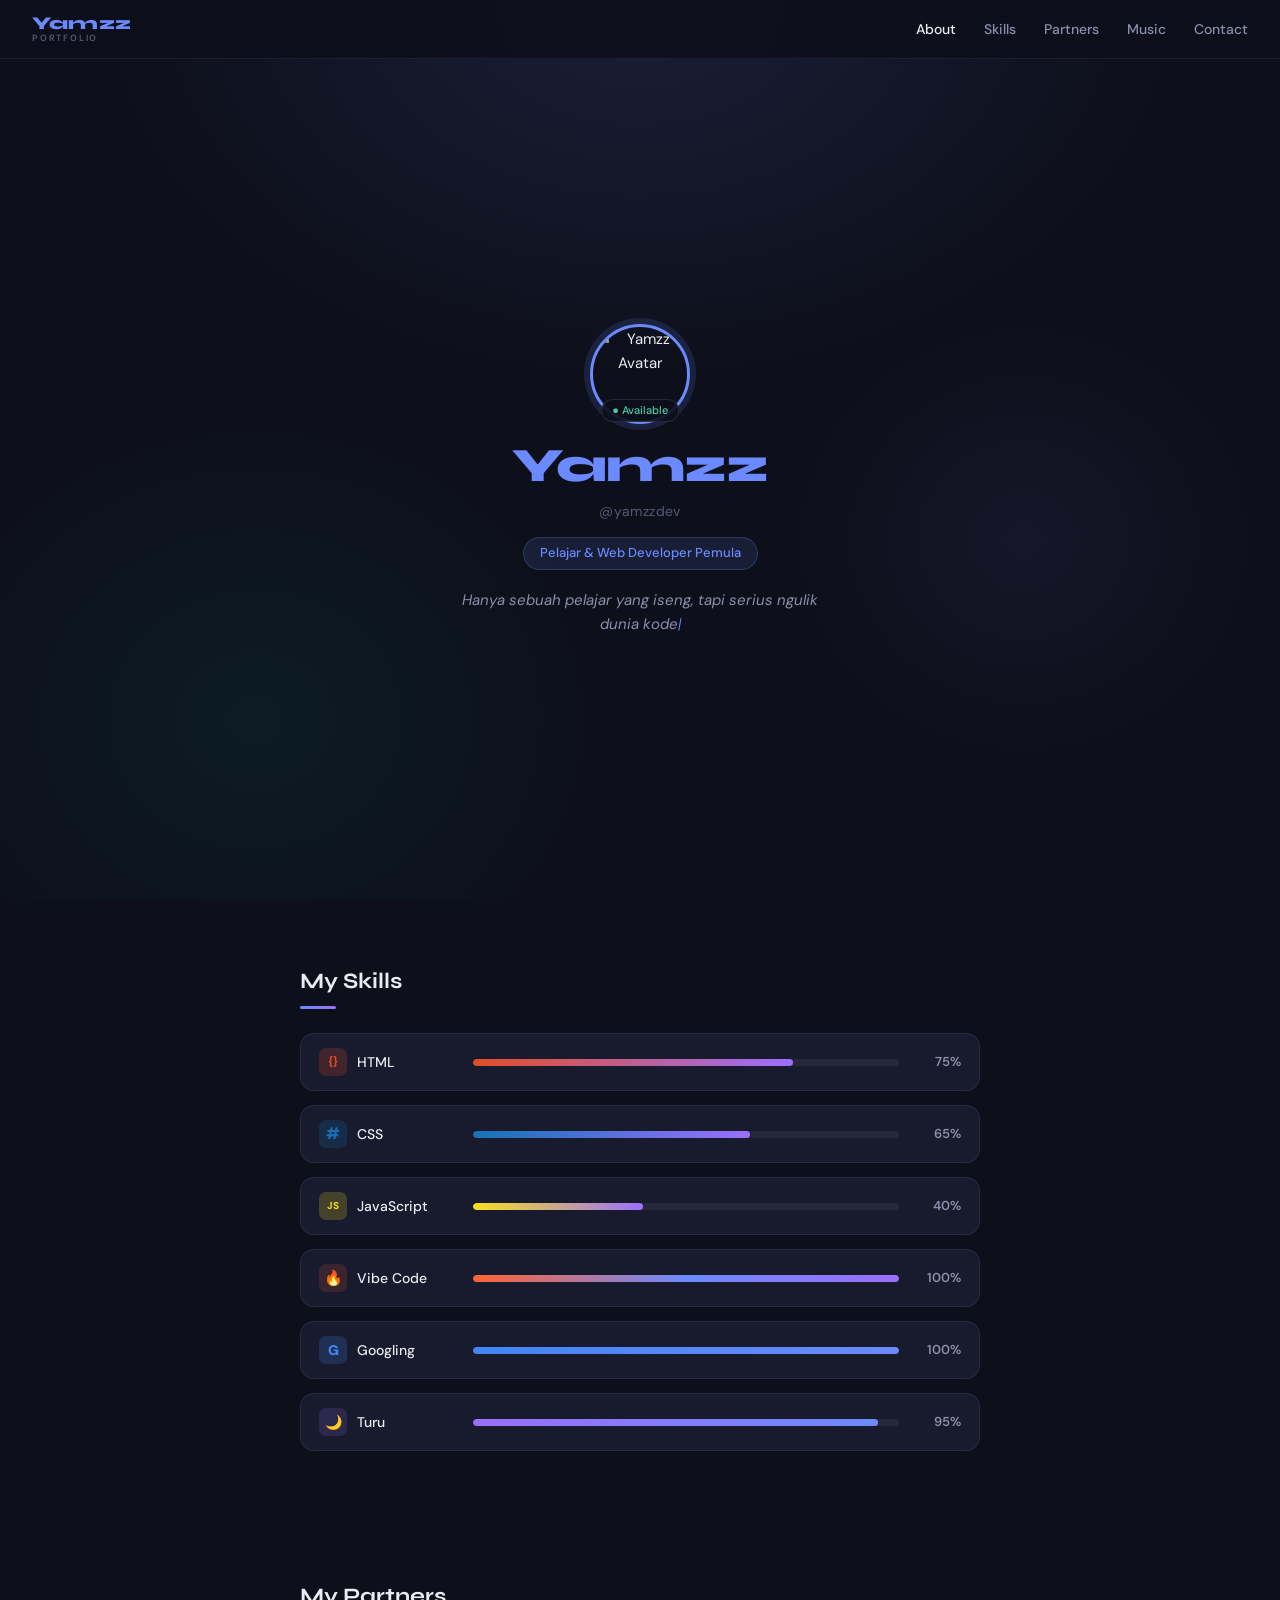
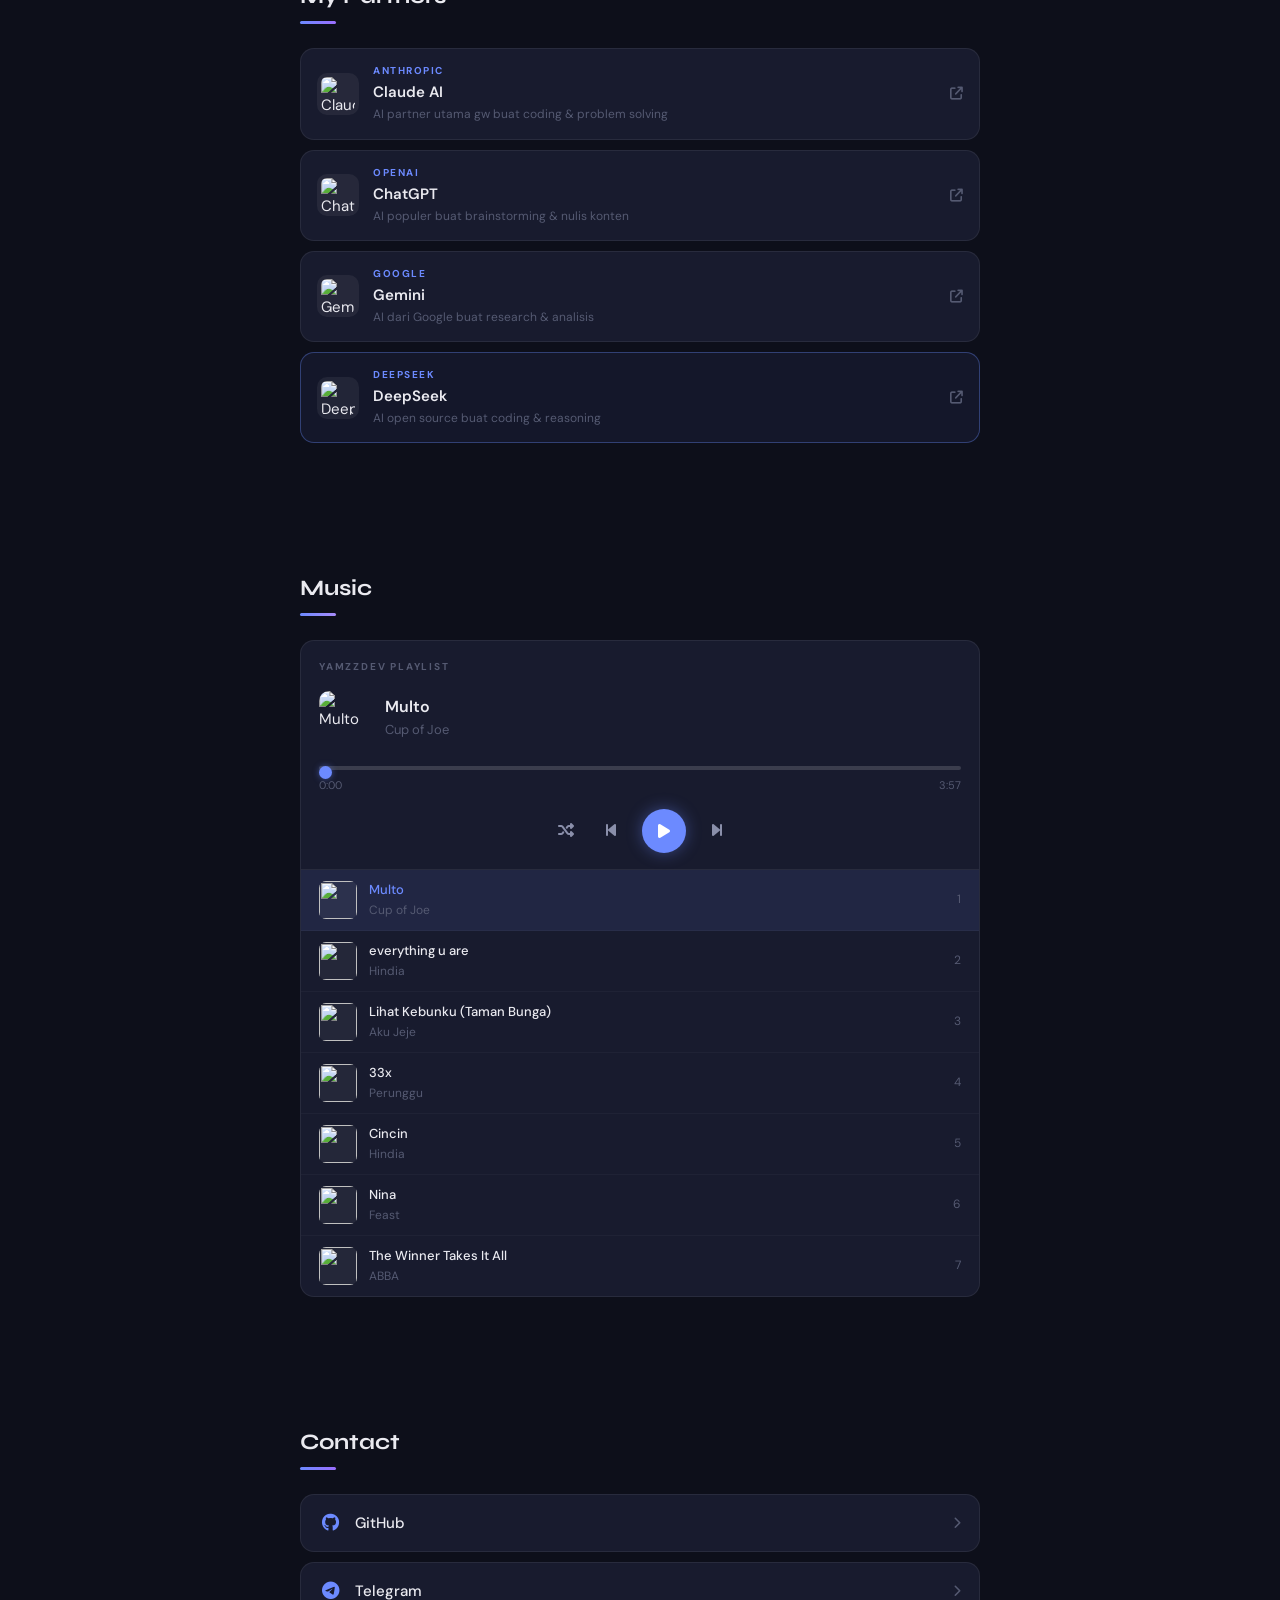
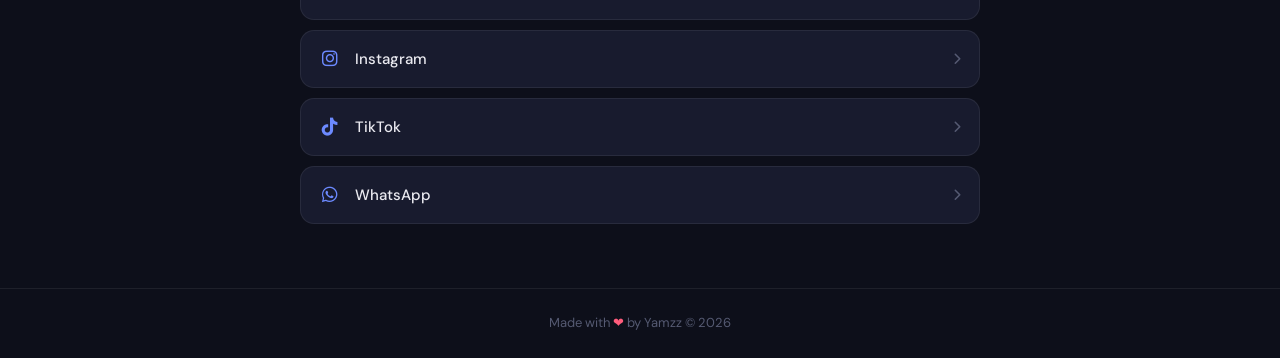
==== index.html @ 46c2ddf0 "Add files via upload" ====
<!DOCTYPE html>
<html lang="id">
<head>
  <meta charset="UTF-8" />
  <meta name="viewport" content="width=device-width, initial-scale=1.0" />
  <meta name="description" content="Yamzz Portfolio - Pelajar Indonesia yang iseng ngulik coding dan web development." />
  <meta name="author" content="Yamzz" />
  <title>Yamzz - Portfolio | Pelajar & Web Developer Pemula</title>
  <link rel="stylesheet" href="style.css" />
  <link href="https://fonts.googleapis.com/css2?family=Syne:wght@400;600;700;800&family=DM+Sans:ital,wght@0,300;0,400;0,500;1,300&display=swap" rel="stylesheet" />
  <link rel="stylesheet" href="https://cdnjs.cloudflare.com/ajax/libs/font-awesome/6.5.0/css/all.min.css" />
</head>
<body>

  <!-- NAVBAR -->
  <nav class="navbar" id="navbar">
    <div class="nav-brand">
      <span class="brand-name">Yamzz</span>
      <span class="brand-sub">PORTFOLIO</span>
    </div>
    <ul class="nav-links">
      <li><a href="#about">About</a></li>
      <li><a href="#skills">Skills</a></li>
      <li><a href="#partners">Partners</a></li>
      <li><a href="#music">Music</a></li>
      <li><a href="#contact">Contact</a></li>
    </ul>
    <button class="hamburger" id="hamburger" aria-label="Menu">
      <span></span><span></span><span></span>
    </button>
  </nav>

  <!-- MOBILE MENU -->
  <div class="mobile-menu" id="mobileMenu">
    <ul>
      <li><a href="#about" class="mobile-link">About</a></li>
      <li><a href="#skills" class="mobile-link">Skills</a></li>
      <li><a href="#partners" class="mobile-link">Partners</a></li>
      <li><a href="#music" class="mobile-link">Music</a></li>
      <li><a href="#contact" class="mobile-link">Contact</a></li>
    </ul>
  </div>

  <!-- HERO / ABOUT -->
  <section class="hero" id="about">
    <div class="hero-bg"></div>
    <div class="hero-content">
      <div class="avatar-wrap">
        <img src="https://i.pravatar.cc/150?img=12" alt="Yamzz Avatar" class="avatar" id="avatarImg" />
        <span class="status-badge">● Available</span>
      </div>
      <h1 class="hero-name">Yamzz</h1>
      <p class="hero-username">@yamzzdev</p>
      <span class="hero-badge">Pelajar & Web Developer Pemula</span>
      <p class="hero-bio">Hanya sebuah pelajar yang iseng, tapi serius ngulik dunia kode<span class="cursor">|</span></p>
    </div>
  </section>

  <!-- SKILLS -->
  <section class="section" id="skills">
    <div class="container">
      <h2 class="section-title">My Skills</h2>
      <div class="skills-list">
        <div class="skill-item" data-percent="75">
          <div class="skill-label">
            <span class="skill-icon html-icon">&#123;&#125;</span>
            <span>HTML</span>
          </div>
          <div class="skill-bar-wrap">
            <div class="skill-bar html-bar"></div>
          </div>
          <span class="skill-percent">75%</span>
        </div>
        <div class="skill-item" data-percent="65">
          <div class="skill-label">
            <span class="skill-icon css-icon">#</span>
            <span>CSS</span>
          </div>
          <div class="skill-bar-wrap">
            <div class="skill-bar css-bar"></div>
          </div>
          <span class="skill-percent">65%</span>
        </div>
        <div class="skill-item" data-percent="40">
          <div class="skill-label">
            <span class="skill-icon js-icon">JS</span>
            <span>JavaScript</span>
          </div>
          <div class="skill-bar-wrap">
            <div class="skill-bar js-bar"></div>
          </div>
          <span class="skill-percent">40%</span>
        </div>
        <div class="skill-item" data-percent="100">
          <div class="skill-label">
            <span class="skill-icon vibe-icon">🔥</span>
            <span>Vibe Code</span>
          </div>
          <div class="skill-bar-wrap">
            <div class="skill-bar vibe-bar"></div>
          </div>
          <span class="skill-percent">100%</span>
        </div>
        <div class="skill-item" data-percent="100">
          <div class="skill-label">
            <span class="skill-icon google-icon">G</span>
            <span>Googling</span>
          </div>
          <div class="skill-bar-wrap">
            <div class="skill-bar google-bar"></div>
          </div>
          <span class="skill-percent">100%</span>
        </div>
        <div class="skill-item" data-percent="95">
          <div class="skill-label">
            <span class="skill-icon sleep-icon">🌙</span>
            <span>Turu</span>
          </div>
          <div class="skill-bar-wrap">
            <div class="skill-bar sleep-bar"></div>
          </div>
          <span class="skill-percent">95%</span>
        </div>
      </div>
    </div>
  </section>

  <!-- PARTNERS -->
  <section class="section" id="partners">
    <div class="container">
      <h2 class="section-title">My Partners</h2>
      <div class="partners-list">

        <a href="https://claude.ai" target="_blank" class="partner-card">
          <img src="https://upload.wikimedia.org/wikipedia/commons/thumb/8/8a/Claude_AI_logo.svg/512px-Claude_AI_logo.svg.png" alt="Claude AI" class="partner-logo" />
          <div class="partner-info">
            <span class="partner-company">ANTHROPIC</span>
            <span class="partner-name">Claude AI</span>
            <span class="partner-desc">AI partner utama gw buat coding & problem solving</span>
          </div>
          <i class="fa-solid fa-arrow-up-right-from-square partner-arrow"></i>
        </a>

        <a href="https://chat.openai.com" target="_blank" class="partner-card">
          <img src="https://upload.wikimedia.org/wikipedia/commons/thumb/0/04/ChatGPT_logo.svg/512px-ChatGPT_logo.svg.png" alt="ChatGPT" class="partner-logo" />
          <div class="partner-info">
            <span class="partner-company">OPENAI</span>
            <span class="partner-name">ChatGPT</span>
            <span class="partner-desc">AI populer buat brainstorming & nulis konten</span>
          </div>
          <i class="fa-solid fa-arrow-up-right-from-square partner-arrow"></i>
        </a>

        <a href="https://gemini.google.com" target="_blank" class="partner-card">
          <img src="https://upload.wikimedia.org/wikipedia/commons/thumb/8/8a/Google_Gemini_logo.svg/512px-Google_Gemini_logo.svg.png" alt="Gemini" class="partner-logo" />
          <div class="partner-info">
            <span class="partner-company">GOOGLE</span>
            <span class="partner-name">Gemini</span>
            <span class="partner-desc">AI dari Google buat research & analisis</span>
          </div>
          <i class="fa-solid fa-arrow-up-right-from-square partner-arrow"></i>
        </a>

        <a href="https://chat.deepseek.com" target="_blank" class="partner-card deepseek-active">
          <img src="https://avatars.githubusercontent.com/u/148440477?s=200&v=4" alt="DeepSeek" class="partner-logo" />
          <div class="partner-info">
            <span class="partner-company">DEEPSEEK</span>
            <span class="partner-name">DeepSeek</span>
            <span class="partner-desc">AI open source buat coding & reasoning</span>
          </div>
          <i class="fa-solid fa-arrow-up-right-from-square partner-arrow"></i>
        </a>

      </div>
    </div>
  </section>

  <!-- MUSIC -->
  <section class="section" id="music">
    <div class="container">
      <h2 class="section-title music-title">Music</h2>

      <div class="music-player">
        <div class="player-header">
          <span class="playlist-label">YAMZZDEV PLAYLIST</span>
        </div>
        <div class="player-now">
          <img src="https://i.scdn.co/image/ab67616d0000b273ba5db46f4b838ef6027e6f96" alt="Multo" class="player-thumb" id="playerThumb" />
          <div class="player-track-info">
            <span class="player-track-name" id="playerTrackName">Multo</span>
            <span class="player-track-artist" id="playerTrackArtist">Cup of Joe</span>
          </div>
        </div>
        <div class="player-progress">
          <input type="range" class="progress-bar" id="progressBar" value="0" min="0" max="100" />
          <div class="progress-time">
            <span id="currentTime">0:00</span>
            <span id="totalTime">3:57</span>
          </div>
        </div>
        <div class="player-controls">
          <button class="ctrl-btn" id="shuffleBtn" title="Shuffle"><i class="fa-solid fa-shuffle"></i></button>
          <button class="ctrl-btn" id="prevBtn"><i class="fa-solid fa-backward-step"></i></button>
          <button class="ctrl-btn play-btn" id="playBtn"><i class="fa-solid fa-play" id="playIcon"></i></button>
          <button class="ctrl-btn" id="nextBtn"><i class="fa-solid fa-forward-step"></i></button>
        </div>

        <div class="playlist">
          <div class="playlist-item active" data-index="0">
            <img src="https://i.scdn.co/image/ab67616d0000b273ba5db46f4b838ef6027e6f96" alt="" class="pl-thumb" />
            <div class="pl-info">
              <span class="pl-name">Multo</span>
              <span class="pl-artist">Cup of Joe</span>
            </div>
            <span class="pl-num">1</span>
          </div>
          <div class="playlist-item" data-index="1">
            <img src="https://i.scdn.co/image/ab67616d0000b2730b5a2aab4e2b4c6e7b6b3b6b" alt="" class="pl-thumb" />
            <div class="pl-info">
              <span class="pl-name">everything u are</span>
              <span class="pl-artist">Hindia</span>
            </div>
            <span class="pl-num">2</span>
          </div>
          <div class="playlist-item" data-index="2">
            <img src="https://i.scdn.co/image/ab67616d0000b273b3b3b3b3b3b3b3b3b3b3b3b3" alt="" class="pl-thumb" />
            <div class="pl-info">
              <span class="pl-name">Lihat Kebunku (Taman Bunga)</span>
              <span class="pl-artist">Aku Jeje</span>
            </div>
            <span class="pl-num">3</span>
          </div>
          <div class="playlist-item" data-index="3">
            <img src="https://i.scdn.co/image/ab67616d0000b273c4c4c4c4c4c4c4c4c4c4c4c4" alt="" class="pl-thumb" />
            <div class="pl-info">
              <span class="pl-name">33x</span>
              <span class="pl-artist">Perunggu</span>
            </div>
            <span class="pl-num">4</span>
          </div>
          <div class="playlist-item" data-index="4">
            <img src="https://i.scdn.co/image/ab67616d0000b273d5d5d5d5d5d5d5d5d5d5d5d5" alt="" class="pl-thumb" />
            <div class="pl-info">
              <span class="pl-name">Cincin</span>
              <span class="pl-artist">Hindia</span>
            </div>
            <span class="pl-num">5</span>
          </div>
          <div class="playlist-item" data-index="5">
            <img src="https://i.scdn.co/image/ab67616d0000b273e6e6e6e6e6e6e6e6e6e6e6e6" alt="" class="pl-thumb" />
            <div class="pl-info">
              <span class="pl-name">Nina</span>
              <span class="pl-artist">Feast</span>
            </div>
            <span class="pl-num">6</span>
          </div>
          <div class="playlist-item" data-index="6">
            <img src="https://i.scdn.co/image/ab67616d0000b273f7f7f7f7f7f7f7f7f7f7f7f7" alt="" class="pl-thumb" />
            <div class="pl-info">
              <span class="pl-name">The Winner Takes It All</span>
              <span class="pl-artist">ABBA</span>
            </div>
            <span class="pl-num">7</span>
          </div>
        </div>
      </div>

    </div>
  </section>

  <!-- CONTACT -->
  <section class="section" id="contact">
    <div class="container">
      <h2 class="section-title">Contact</h2>
      <div class="contact-list">

        <a href="https://github.com/yamzzdev" target="_blank" class="contact-card">
          <i class="fa-brands fa-github contact-icon"></i>
          <span>GitHub</span>
          <i class="fa-solid fa-chevron-right contact-arrow"></i>
        </a>

        <a href="https://t.me/yamzzdev" target="_blank" class="contact-card">
          <i class="fa-brands fa-telegram contact-icon"></i>
          <span>Telegram</span>
          <i class="fa-solid fa-chevron-right contact-arrow"></i>
        </a>

        <a href="https://instagram.com/ymzzzoff" target="_blank" class="contact-card">
          <i class="fa-brands fa-instagram contact-icon"></i>
          <span>Instagram</span>
          <i class="fa-solid fa-chevron-right contact-arrow"></i>
        </a>

        <a href="https://tiktok.com/@ymzzzoff" target="_blank" class="contact-card">
          <i class="fa-brands fa-tiktok contact-icon"></i>
          <span>TikTok</span>
          <i class="fa-solid fa-chevron-right contact-arrow"></i>
        </a>

        <a href="https://wa.me/628xxxxxxxxxx" target="_blank" class="contact-card">
          <i class="fa-brands fa-whatsapp contact-icon"></i>
          <span>WhatsApp</span>
          <i class="fa-solid fa-chevron-right contact-arrow"></i>
        </a>

      </div>
    </div>
  </section>

  <!-- FOOTER -->
  <footer class="footer">
    <p>Made with <span class="heart">❤</span> by Yamzz © 2026</p>
  </footer>

  <script src="script.js"></script>
</body>
</html>
---- style.css ----
/* =============================================
   YAMZZ PORTFOLIO - style.css
   Dark theme, clean & modern
   ============================================= */

@import url('https://fonts.googleapis.com/css2?family=Syne:wght@400;600;700;800&family=DM+Sans:ital,wght@0,300;0,400;0,500;1,300&display=swap');

/* === RESET & BASE === */
*, *::before, *::after {
  margin: 0;
  padding: 0;
  box-sizing: border-box;
}

:root {
  --bg-primary: #0d0f1a;
  --bg-secondary: #13162a;
  --bg-card: #181b2e;
  --bg-card-hover: #1e2237;
  --accent-blue: #6c8aff;
  --accent-purple: #9b6fff;
  --accent-gradient: linear-gradient(90deg, #6c8aff, #9b6fff);
  --text-primary: #eaeaf0;
  --text-secondary: #8a8faa;
  --text-muted: #555a72;
  --border: rgba(255,255,255,0.07);
  --border-hover: rgba(255,255,255,0.13);
  --radius: 14px;
  --radius-sm: 9px;
  --shadow: 0 4px 30px rgba(0,0,0,0.4);
  --font-display: 'Syne', sans-serif;
  --font-body: 'DM Sans', sans-serif;
}

html {
  scroll-behavior: smooth;
}

body {
  background-color: var(--bg-primary);
  color: var(--text-primary);
  font-family: var(--font-body);
  font-size: 15px;
  line-height: 1.6;
  min-height: 100vh;
  overflow-x: hidden;
}

a {
  text-decoration: none;
  color: inherit;
}

img {
  display: block;
  max-width: 100%;
}

/* === SCROLLBAR === */
::-webkit-scrollbar { width: 5px; }
::-webkit-scrollbar-track { background: var(--bg-primary); }
::-webkit-scrollbar-thumb { background: var(--accent-blue); border-radius: 99px; }

/* =============================================
   NAVBAR
   ============================================= */
.navbar {
  position: fixed;
  top: 0;
  left: 0;
  right: 0;
  z-index: 100;
  display: flex;
  align-items: center;
  justify-content: space-between;
  padding: 14px 32px;
  background: rgba(13, 15, 26, 0.85);
  backdrop-filter: blur(16px);
  -webkit-backdrop-filter: blur(16px);
  border-bottom: 1px solid var(--border);
  transition: background 0.3s;
}

.navbar.scrolled {
  background: rgba(13, 15, 26, 0.97);
}

.nav-brand {
  display: flex;
  flex-direction: column;
  line-height: 1.1;
}

.brand-name {
  font-family: var(--font-display);
  font-weight: 800;
  font-size: 18px;
  color: var(--accent-blue);
  letter-spacing: 0.01em;
}

.brand-sub {
  font-size: 9px;
  font-weight: 600;
  letter-spacing: 0.2em;
  color: var(--text-muted);
}

.nav-links {
  display: flex;
  list-style: none;
  gap: 28px;
}

.nav-links a {
  font-size: 14px;
  font-weight: 500;
  color: var(--text-secondary);
  transition: color 0.2s;
  position: relative;
}

.nav-links a::after {
  content: '';
  position: absolute;
  bottom: -3px;
  left: 0;
  width: 0;
  height: 2px;
  background: var(--accent-gradient);
  border-radius: 99px;
  transition: width 0.3s;
}

.nav-links a:hover {
  color: var(--text-primary);
}

.nav-links a:hover::after {
  width: 100%;
}

/* Hamburger */
.hamburger {
  display: none;
  flex-direction: column;
  gap: 5px;
  background: none;
  border: none;
  cursor: pointer;
  padding: 4px;
}

.hamburger span {
  display: block;
  width: 22px;
  height: 2px;
  background: var(--text-secondary);
  border-radius: 99px;
  transition: all 0.3s;
}

/* Mobile Menu */
.mobile-menu {
  display: none;
  position: fixed;
  top: 57px;
  left: 0;
  right: 0;
  z-index: 99;
  background: rgba(13,15,26,0.98);
  backdrop-filter: blur(16px);
  border-bottom: 1px solid var(--border);
  padding: 16px 0;
}

.mobile-menu.open {
  display: block;
}

.mobile-menu ul {
  list-style: none;
  display: flex;
  flex-direction: column;
}

.mobile-menu a {
  display: block;
  padding: 13px 32px;
  font-size: 15px;
  color: var(--text-secondary);
  transition: color 0.2s, background 0.2s;
}

.mobile-menu a:hover {
  color: var(--text-primary);
  background: rgba(255,255,255,0.04);
}

/* =============================================
   HERO / ABOUT
   ============================================= */
.hero {
  min-height: 100vh;
  display: flex;
  align-items: center;
  justify-content: center;
  position: relative;
  padding: 120px 20px 60px;
  overflow: hidden;
}

.hero-bg {
  position: absolute;
  inset: 0;
  background:
    radial-gradient(ellipse 60% 60% at 50% 0%, rgba(108,138,255,0.13) 0%, transparent 70%),
    radial-gradient(ellipse 40% 50% at 20% 80%, rgba(0,180,160,0.08) 0%, transparent 70%),
    radial-gradient(ellipse 30% 40% at 80% 60%, rgba(155,111,255,0.07) 0%, transparent 60%);
  pointer-events: none;
}

.hero-content {
  display: flex;
  flex-direction: column;
  align-items: center;
  text-align: center;
  gap: 10px;
  position: relative;
  z-index: 1;
  animation: fadeUp 0.8s ease both;
}

@keyframes fadeUp {
  from { opacity: 0; transform: translateY(28px); }
  to   { opacity: 1; transform: translateY(0); }
}

.avatar-wrap {
  position: relative;
  margin-bottom: 8px;
}

.avatar {
  width: 100px;
  height: 100px;
  border-radius: 50%;
  border: 3px solid var(--accent-blue);
  object-fit: cover;
  box-shadow: 0 0 0 6px rgba(108,138,255,0.15);
}

.status-badge {
  position: absolute;
  bottom: 2px;
  left: 50%;
  transform: translateX(-50%);
  background: rgba(13,15,26,0.9);
  border: 1px solid rgba(255,255,255,0.1);
  border-radius: 99px;
  font-size: 11px;
  padding: 2px 10px;
  color: #4ecca3;
  white-space: nowrap;
  font-weight: 500;
}

.hero-name {
  font-family: var(--font-display);
  font-size: 48px;
  font-weight: 800;
  color: var(--accent-blue);
  letter-spacing: -0.02em;
  line-height: 1;
}

.hero-username {
  font-size: 14px;
  color: var(--text-muted);
  letter-spacing: 0.03em;
}

.hero-badge {
  display: inline-block;
  background: rgba(108,138,255,0.12);
  border: 1px solid rgba(108,138,255,0.25);
  color: var(--accent-blue);
  font-size: 13px;
  font-weight: 500;
  padding: 5px 16px;
  border-radius: 99px;
  margin: 4px 0;
}

.hero-bio {
  font-style: italic;
  color: var(--text-secondary);
  font-size: 15px;
  margin-top: 4px;
  max-width: 380px;
}

.cursor {
  display: inline-block;
  animation: blink 1s step-end infinite;
  color: var(--accent-blue);
  font-weight: 300;
}

@keyframes blink {
  0%, 100% { opacity: 1; }
  50%       { opacity: 0; }
}

/* =============================================
   SECTIONS SHARED
   ============================================= */
.section {
  padding: 64px 20px;
}

.container {
  max-width: 680px;
  margin: 0 auto;
}

.section-title {
  font-family: var(--font-display);
  font-size: 22px;
  font-weight: 700;
  margin-bottom: 24px;
  position: relative;
  padding-bottom: 10px;
  color: var(--text-primary);
}

.section-title::after {
  content: '';
  position: absolute;
  bottom: 0;
  left: 0;
  width: 36px;
  height: 3px;
  background: var(--accent-gradient);
  border-radius: 99px;
}

.music-title::after {
  background: linear-gradient(90deg, #6c8aff, #a78bfa);
}

/* =============================================
   SKILLS
   ============================================= */
.skills-list {
  display: flex;
  flex-direction: column;
  gap: 14px;
}

.skill-item {
  background: var(--bg-card);
  border: 1px solid var(--border);
  border-radius: var(--radius);
  padding: 14px 18px;
  display: grid;
  grid-template-columns: 140px 1fr 48px;
  align-items: center;
  gap: 14px;
  transition: border-color 0.2s, background 0.2s;
}

.skill-item:hover {
  border-color: var(--border-hover);
  background: var(--bg-card-hover);
}

.skill-label {
  display: flex;
  align-items: center;
  gap: 10px;
  font-weight: 500;
  font-size: 14px;
}

.skill-icon {
  display: inline-flex;
  align-items: center;
  justify-content: center;
  width: 28px;
  height: 28px;
  border-radius: 7px;
  font-size: 11px;
  font-weight: 800;
  flex-shrink: 0;
}

.html-icon { background: rgba(228,77,38,0.2); color: #e44d26; }
.css-icon  { background: rgba(21,114,182,0.2); color: #1572b6; font-size: 16px; }
.js-icon   { background: rgba(247,223,30,0.2); color: #f7df1e; font-size: 10px; }
.vibe-icon { background: rgba(255,100,50,0.15); font-size: 15px; }
.google-icon { background: rgba(66,133,244,0.2); color: #4285f4; font-size: 14px; font-weight: 900; }
.sleep-icon  { background: rgba(155,111,255,0.15); font-size: 14px; }

.skill-bar-wrap {
  background: rgba(255,255,255,0.06);
  border-radius: 99px;
  height: 7px;
  overflow: hidden;
}

.skill-bar {
  height: 100%;
  border-radius: 99px;
  width: 0;
  transition: width 1.2s cubic-bezier(0.4, 0, 0.2, 1);
}

.html-bar   { background: linear-gradient(90deg, #e44d26, #9b6fff); }
.css-bar    { background: linear-gradient(90deg, #1572b6, #9b6fff); }
.js-bar     { background: linear-gradient(90deg, #f7df1e, #9b6fff); }
.vibe-bar   { background: linear-gradient(90deg, #ff6432, #6c8aff, #9b6fff); }
.google-bar { background: linear-gradient(90deg, #4285f4, #6c8aff); }
.sleep-bar  { background: linear-gradient(90deg, #9b6fff, #6c8aff); }

.skill-percent {
  font-size: 13px;
  font-weight: 600;
  color: var(--text-secondary);
  text-align: right;
}

/* =============================================
   PARTNERS
   ============================================= */
.partners-list {
  display: flex;
  flex-direction: column;
  gap: 10px;
}

.partner-card {
  display: flex;
  align-items: center;
  gap: 14px;
  background: var(--bg-card);
  border: 1px solid var(--border);
  border-radius: var(--radius);
  padding: 14px 16px;
  transition: border-color 0.2s, background 0.2s, transform 0.2s;
  cursor: pointer;
}

.partner-card:hover {
  border-color: var(--border-hover);
  background: var(--bg-card-hover);
  transform: translateX(3px);
}

.partner-card.deepseek-active {
  border-color: rgba(108,138,255,0.35);
  background: rgba(108,138,255,0.07);
}

.partner-logo {
  width: 42px;
  height: 42px;
  border-radius: 10px;
  object-fit: contain;
  background: rgba(255,255,255,0.06);
  padding: 4px;
  flex-shrink: 0;
}

.partner-info {
  display: flex;
  flex-direction: column;
  gap: 1px;
  flex: 1;
}

.partner-company {
  font-size: 10px;
  font-weight: 700;
  letter-spacing: 0.15em;
  color: var(--accent-blue);
}

.partner-name {
  font-size: 15px;
  font-weight: 600;
  color: var(--text-primary);
}

.partner-desc {
  font-size: 12px;
  color: var(--text-muted);
}

.partner-arrow {
  font-size: 13px;
  color: var(--text-muted);
  flex-shrink: 0;
}

/* =============================================
   MUSIC PLAYER
   ============================================= */
.music-player {
  background: var(--bg-card);
  border: 1px solid var(--border);
  border-radius: var(--radius);
  overflow: hidden;
}

.player-header {
  padding: 12px 18px 0;
}

.playlist-label {
  font-size: 10px;
  font-weight: 700;
  letter-spacing: 0.18em;
  color: var(--text-muted);
}

.player-now {
  display: flex;
  align-items: center;
  gap: 14px;
  padding: 14px 18px 10px;
}

.player-thumb {
  width: 52px;
  height: 52px;
  border-radius: 10px;
  object-fit: cover;
  flex-shrink: 0;
}

.player-track-info {
  display: flex;
  flex-direction: column;
}

.player-track-name {
  font-size: 16px;
  font-weight: 600;
  color: var(--text-primary);
}

.player-track-artist {
  font-size: 13px;
  color: var(--text-muted);
}

.player-progress {
  padding: 0 18px 8px;
}

.progress-bar {
  width: 100%;
  height: 4px;
  -webkit-appearance: none;
  appearance: none;
  background: rgba(255,255,255,0.08);
  border-radius: 99px;
  outline: none;
  cursor: pointer;
  margin-bottom: 6px;
}

.progress-bar::-webkit-slider-thumb {
  -webkit-appearance: none;
  width: 13px;
  height: 13px;
  border-radius: 50%;
  background: var(--accent-blue);
  cursor: pointer;
  box-shadow: 0 0 6px rgba(108,138,255,0.5);
}

.progress-bar::-webkit-slider-runnable-track {
  background: linear-gradient(90deg, var(--accent-blue) var(--progress, 0%), rgba(255,255,255,0.08) var(--progress, 0%));
  border-radius: 99px;
  height: 4px;
}

.progress-time {
  display: flex;
  justify-content: space-between;
  font-size: 11px;
  color: var(--text-muted);
}

.player-controls {
  display: flex;
  align-items: center;
  justify-content: center;
  gap: 20px;
  padding: 6px 18px 16px;
}

.ctrl-btn {
  background: none;
  border: none;
  color: var(--text-secondary);
  font-size: 16px;
  cursor: pointer;
  transition: color 0.2s, transform 0.15s;
  padding: 6px;
  border-radius: 50%;
}

.ctrl-btn:hover {
  color: var(--text-primary);
  transform: scale(1.1);
}

.ctrl-btn.active {
  color: var(--accent-blue);
}

.play-btn {
  background: var(--accent-blue);
  color: #fff !important;
  width: 44px;
  height: 44px;
  border-radius: 50%;
  display: flex;
  align-items: center;
  justify-content: center;
  font-size: 16px;
  box-shadow: 0 0 16px rgba(108,138,255,0.4);
  transition: transform 0.15s, box-shadow 0.2s !important;
}

.play-btn:hover {
  transform: scale(1.08) !important;
  box-shadow: 0 0 24px rgba(108,138,255,0.6);
}

/* Playlist */
.playlist {
  border-top: 1px solid var(--border);
}

.playlist-item {
  display: flex;
  align-items: center;
  gap: 12px;
  padding: 10px 18px;
  cursor: pointer;
  transition: background 0.15s;
  border-bottom: 1px solid rgba(255,255,255,0.03);
}

.playlist-item:last-child {
  border-bottom: none;
}

.playlist-item:hover {
  background: rgba(255,255,255,0.04);
}

.playlist-item.active {
  background: rgba(108,138,255,0.1);
}

.pl-thumb {
  width: 38px;
  height: 38px;
  border-radius: 7px;
  object-fit: cover;
  background: rgba(255,255,255,0.05);
  flex-shrink: 0;
}

.pl-info {
  display: flex;
  flex-direction: column;
  flex: 1;
}

.pl-name {
  font-size: 13px;
  font-weight: 500;
  color: var(--text-primary);
}

.pl-artist {
  font-size: 12px;
  color: var(--text-muted);
}

.playlist-item.active .pl-name {
  color: var(--accent-blue);
}

.pl-num {
  font-size: 12px;
  color: var(--text-muted);
  width: 20px;
  text-align: right;
}

/* =============================================
   CONTACT
   ============================================= */
.contact-list {
  display: flex;
  flex-direction: column;
  gap: 10px;
}

.contact-card {
  display: flex;
  align-items: center;
  gap: 14px;
  background: var(--bg-card);
  border: 1px solid var(--border);
  border-radius: var(--radius);
  padding: 16px 18px;
  font-size: 15px;
  font-weight: 500;
  color: var(--text-primary);
  transition: border-color 0.2s, background 0.2s, transform 0.2s;
}

.contact-card:hover {
  border-color: var(--border-hover);
  background: var(--bg-card-hover);
  transform: translateX(3px);
}

.contact-icon {
  font-size: 18px;
  color: var(--accent-blue);
  width: 22px;
  text-align: center;
  flex-shrink: 0;
}

.contact-arrow {
  margin-left: auto;
  font-size: 12px;
  color: var(--text-muted);
}

/* =============================================
   FOOTER
   ============================================= */
.footer {
  text-align: center;
  padding: 24px 20px;
  font-size: 13px;
  color: var(--text-muted);
  border-top: 1px solid var(--border);
}

.heart {
  color: #ff5c7c;
}

/* =============================================
   ANIMATIONS - Fade in on scroll
   ============================================= */
.fade-in {
  opacity: 0;
  transform: translateY(20px);
  transition: opacity 0.6s ease, transform 0.6s ease;
}

.fade-in.visible {
  opacity: 1;
  transform: translateY(0);
}

/* =============================================
   RESPONSIVE
   ============================================= */
@media (max-width: 640px) {
  .navbar {
    padding: 12px 20px;
  }

  .nav-links {
    display: none;
  }

  .hamburger {
    display: flex;
  }

  .hero-name {
    font-size: 38px;
  }

  .skill-item {
    grid-template-columns: 120px 1fr 42px;
    gap: 10px;
    padding: 12px 14px;
  }

  .section {
    padding: 48px 16px;
  }
}
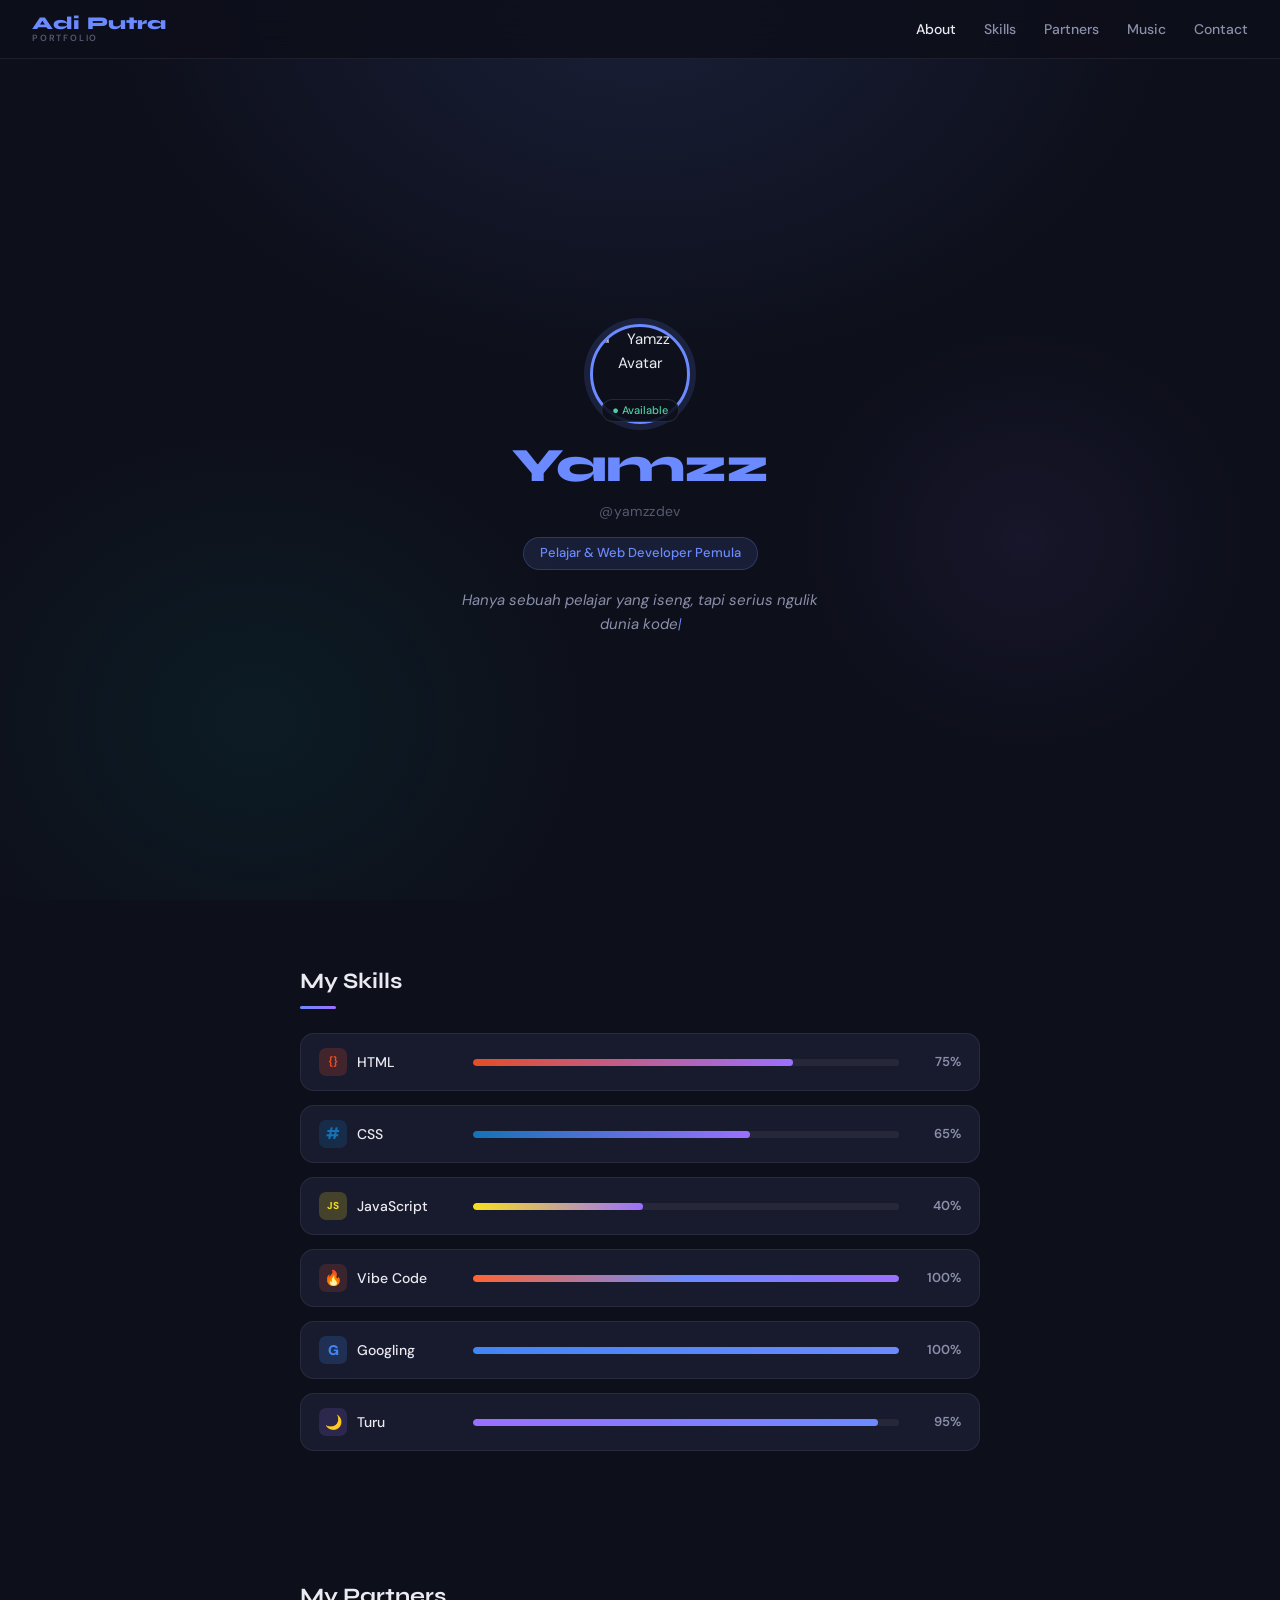
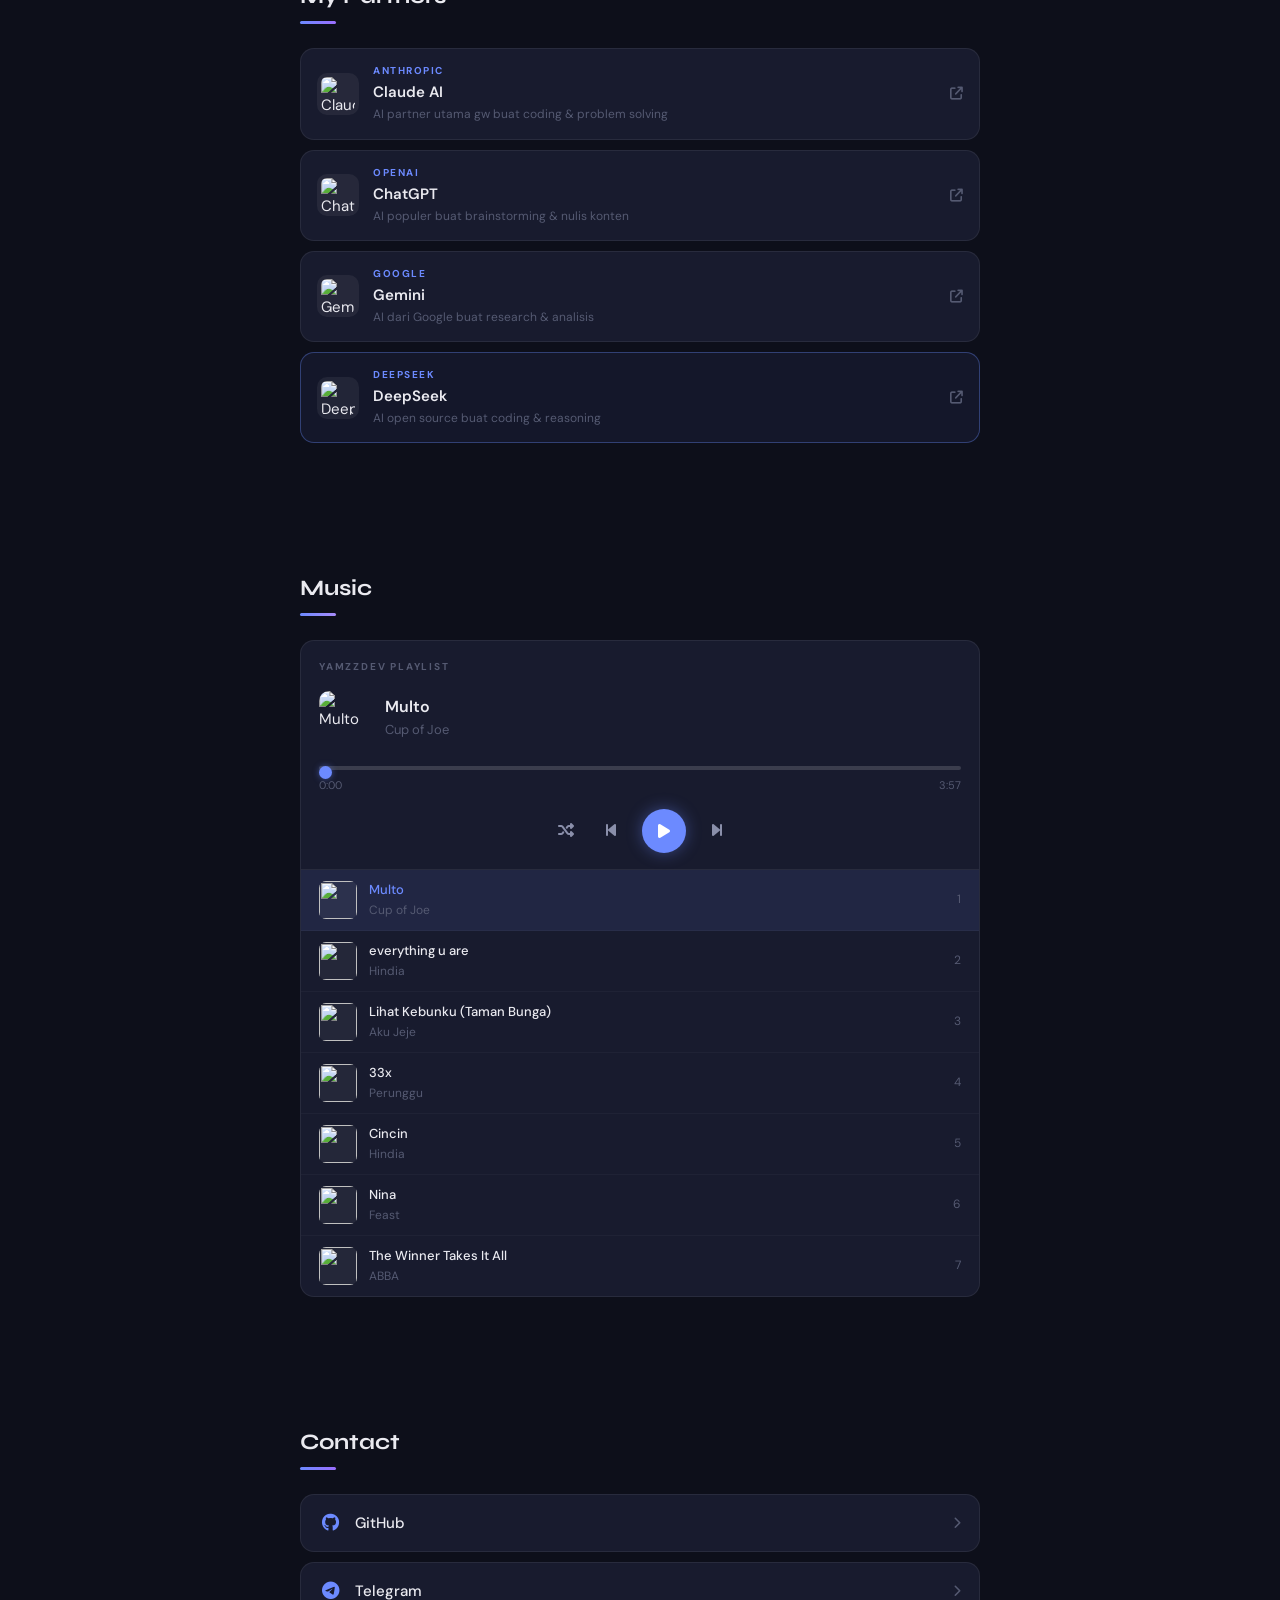
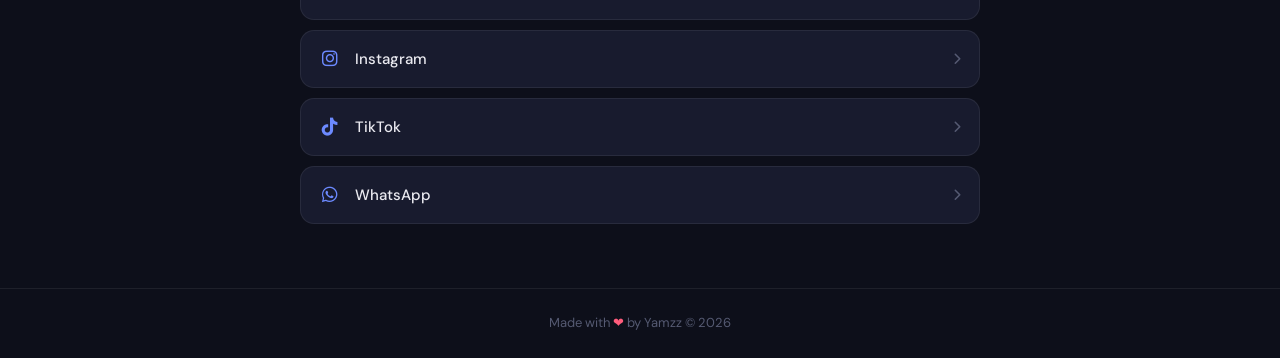
==== commit 4d2c7007: "Add files via upload" ====
--- a/index.html
+++ b/index.html
@@ -3,9 +3,9 @@
 <head>
   <meta charset="UTF-8" />
   <meta name="viewport" content="width=device-width, initial-scale=1.0" />
-  <meta name="description" content="Yamzz Portfolio - Pelajar Indonesia yang iseng ngulik coding dan web development." />
-  <meta name="author" content="Yamzz" />
-  <title>Yamzz - Portfolio | Pelajar & Web Developer Pemula</title>
+  <meta name="description" content="Adi putra Portfolio - Pelajar Indonesia yang iseng ngulik coding dan web development." />
+  <meta name="author" content="Dipuww" />
+  <title>Adi putra - Portfolio | Pelajar & Web Developer Pemula</title>
   <link rel="stylesheet" href="style.css" />
   <link href="https://fonts.googleapis.com/css2?family=Syne:wght@400;600;700;800&family=DM+Sans:ital,wght@0,300;0,400;0,500;1,300&display=swap" rel="stylesheet" />
   <link rel="stylesheet" href="https://cdnjs.cloudflare.com/ajax/libs/font-awesome/6.5.0/css/all.min.css" />
@@ -15,7 +15,7 @@
   <!-- NAVBAR -->
   <nav class="navbar" id="navbar">
     <div class="nav-brand">
-      <span class="brand-name">Yamzz</span>
+      <span class="brand-name">Adi Putra</span>
       <span class="brand-sub">PORTFOLIO</span>
     </div>
     <ul class="nav-links">
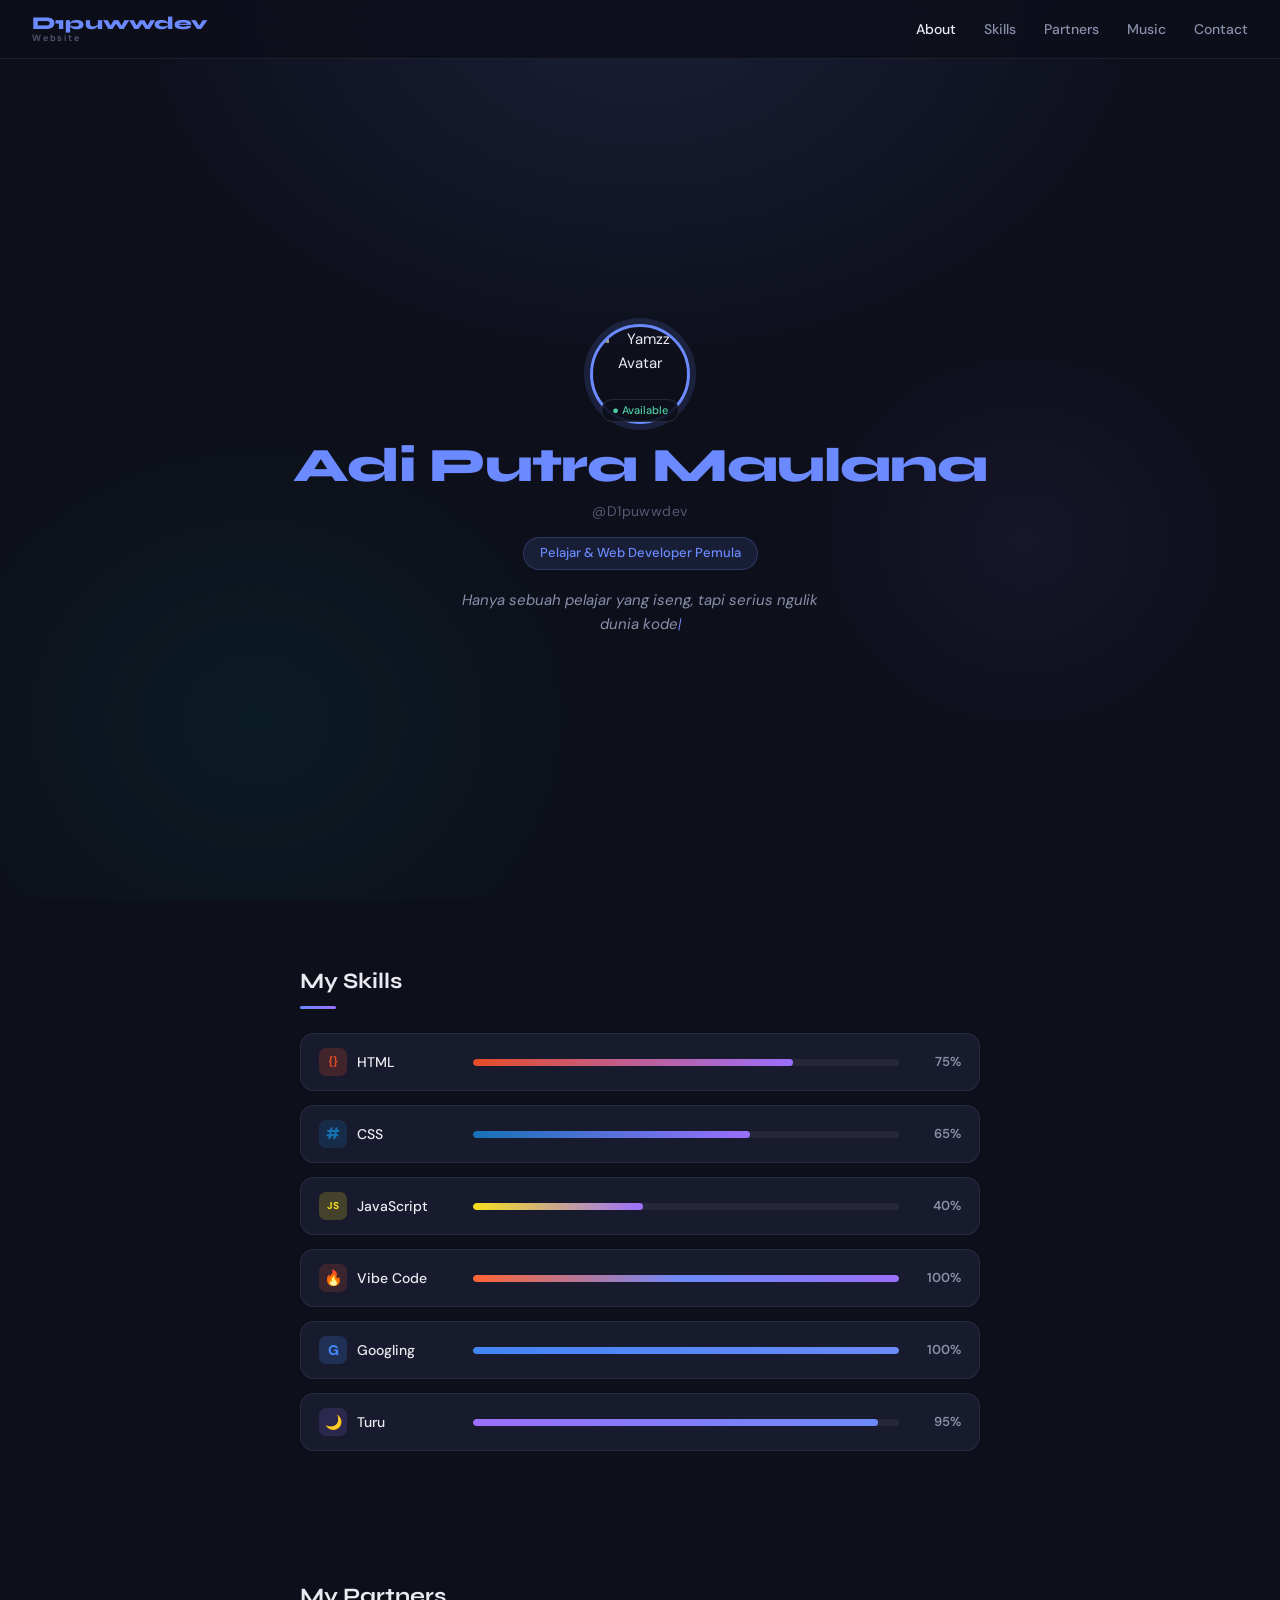
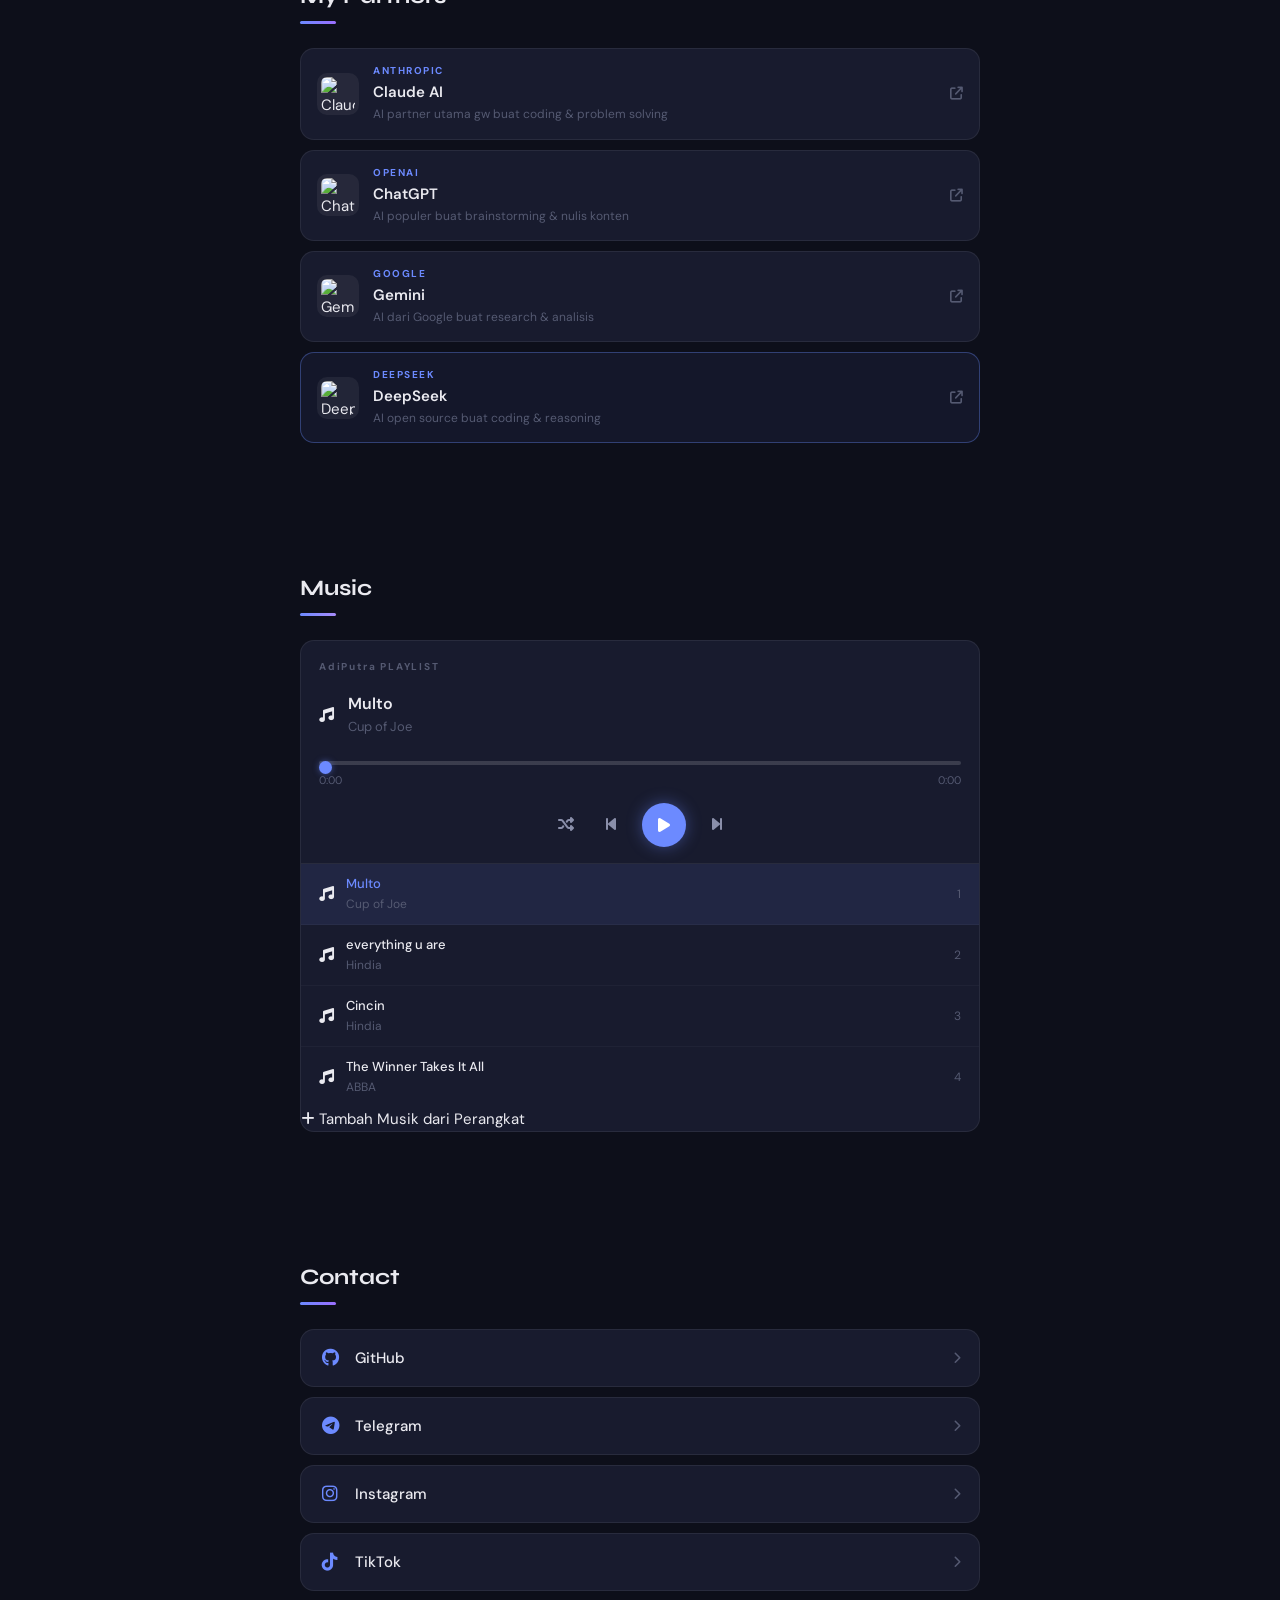
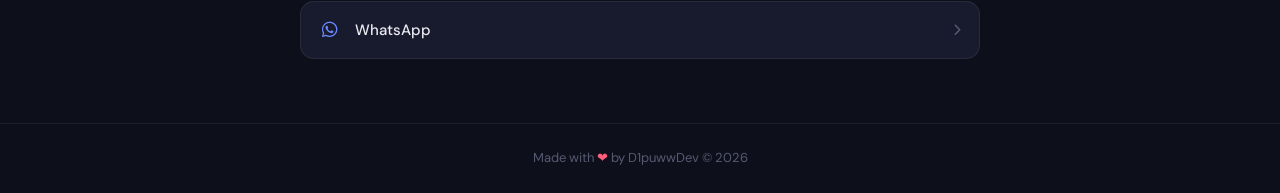
==== commit e53579be: "Add files via upload" ====
--- a/index.html
+++ b/index.html
@@ -3,9 +3,9 @@
 <head>
   <meta charset="UTF-8" />
   <meta name="viewport" content="width=device-width, initial-scale=1.0" />
-  <meta name="description" content="Adi putra Portfolio - Pelajar Indonesia yang iseng ngulik coding dan web development." />
-  <meta name="author" content="Dipuww" />
-  <title>Adi putra - Portfolio | Pelajar & Web Developer Pemula</title>
+  <meta name="description" content="D1puww Website - Pelajar Indonesia yang iseng ngulik coding dan web development." />
+  <meta name="author" content="D1puww" />
+  <title>D1puww - Website | Pelajar & Web Developer Pemula</title>
   <link rel="stylesheet" href="style.css" />
   <link href="https://fonts.googleapis.com/css2?family=Syne:wght@400;600;700;800&family=DM+Sans:ital,wght@0,300;0,400;0,500;1,300&display=swap" rel="stylesheet" />
   <link rel="stylesheet" href="https://cdnjs.cloudflare.com/ajax/libs/font-awesome/6.5.0/css/all.min.css" />
@@ -15,8 +15,8 @@
   <!-- NAVBAR -->
   <nav class="navbar" id="navbar">
     <div class="nav-brand">
-      <span class="brand-name">Adi Putra</span>
-      <span class="brand-sub">PORTFOLIO</span>
+      <span class="brand-name">D1puwwdev</span>
+      <span class="brand-sub">Website</span>
     </div>
     <ul class="nav-links">
       <li><a href="#about">About</a></li>
@@ -49,8 +49,8 @@
         <img src="https://i.pravatar.cc/150?img=12" alt="Yamzz Avatar" class="avatar" id="avatarImg" />
         <span class="status-badge">● Available</span>
       </div>
-      <h1 class="hero-name">Yamzz</h1>
-      <p class="hero-username">@yamzzdev</p>
+      <h1 class="hero-name">Adi Putra Maulana</h1>
+      <p class="hero-username">@D1puwwdev</p>
       <span class="hero-badge">Pelajar & Web Developer Pemula</span>
       <p class="hero-bio">Hanya sebuah pelajar yang iseng, tapi serius ngulik dunia kode<span class="cursor">|</span></p>
     </div>
@@ -180,22 +180,30 @@
     <div class="container">
       <h2 class="section-title music-title">Music</h2>
 
+      <!-- Hidden real audio element -->
+      <audio id="audioPlayer" preload="metadata"></audio>
+
       <div class="music-player">
         <div class="player-header">
-          <span class="playlist-label">YAMZZDEV PLAYLIST</span>
+          <span class="playlist-label">AdiPutra PLAYLIST</span>
         </div>
         <div class="player-now">
-          <img src="https://i.scdn.co/image/ab67616d0000b273ba5db46f4b838ef6027e6f96" alt="Multo" class="player-thumb" id="playerThumb" />
+          <div class="player-thumb-wrap">
+            <img src="" alt="cover" class="player-thumb" id="playerThumb" />
+            <div class="player-thumb-placeholder" id="playerThumbPlaceholder">
+              <i class="fa-solid fa-music"></i>
+            </div>
+          </div>
           <div class="player-track-info">
-            <span class="player-track-name" id="playerTrackName">Multo</span>
-            <span class="player-track-artist" id="playerTrackArtist">Cup of Joe</span>
+            <span class="player-track-name" id="playerTrackName">Pilih lagu...</span>
+            <span class="player-track-artist" id="playerTrackArtist">— —</span>
           </div>
         </div>
         <div class="player-progress">
-          <input type="range" class="progress-bar" id="progressBar" value="0" min="0" max="100" />
+          <input type="range" class="progress-bar" id="progressBar" value="0" min="0" max="100" step="0.1" />
           <div class="progress-time">
             <span id="currentTime">0:00</span>
-            <span id="totalTime">3:57</span>
+            <span id="totalTime">0:00</span>
           </div>
         </div>
         <div class="player-controls">
@@ -205,66 +213,19 @@
           <button class="ctrl-btn" id="nextBtn"><i class="fa-solid fa-forward-step"></i></button>
         </div>
 
-        <div class="playlist">
-          <div class="playlist-item active" data-index="0">
-            <img src="https://i.scdn.co/image/ab67616d0000b273ba5db46f4b838ef6027e6f96" alt="" class="pl-thumb" />
-            <div class="pl-info">
-              <span class="pl-name">Multo</span>
-              <span class="pl-artist">Cup of Joe</span>
-            </div>
-            <span class="pl-num">1</span>
-          </div>
-          <div class="playlist-item" data-index="1">
-            <img src="https://i.scdn.co/image/ab67616d0000b2730b5a2aab4e2b4c6e7b6b3b6b" alt="" class="pl-thumb" />
-            <div class="pl-info">
-              <span class="pl-name">everything u are</span>
-              <span class="pl-artist">Hindia</span>
-            </div>
-            <span class="pl-num">2</span>
-          </div>
-          <div class="playlist-item" data-index="2">
-            <img src="https://i.scdn.co/image/ab67616d0000b273b3b3b3b3b3b3b3b3b3b3b3b3" alt="" class="pl-thumb" />
-            <div class="pl-info">
-              <span class="pl-name">Lihat Kebunku (Taman Bunga)</span>
-              <span class="pl-artist">Aku Jeje</span>
-            </div>
-            <span class="pl-num">3</span>
-          </div>
-          <div class="playlist-item" data-index="3">
-            <img src="https://i.scdn.co/image/ab67616d0000b273c4c4c4c4c4c4c4c4c4c4c4c4" alt="" class="pl-thumb" />
-            <div class="pl-info">
-              <span class="pl-name">33x</span>
-              <span class="pl-artist">Perunggu</span>
-            </div>
-            <span class="pl-num">4</span>
-          </div>
-          <div class="playlist-item" data-index="4">
-            <img src="https://i.scdn.co/image/ab67616d0000b273d5d5d5d5d5d5d5d5d5d5d5d5" alt="" class="pl-thumb" />
-            <div class="pl-info">
-              <span class="pl-name">Cincin</span>
-              <span class="pl-artist">Hindia</span>
-            </div>
-            <span class="pl-num">5</span>
-          </div>
-          <div class="playlist-item" data-index="5">
-            <img src="https://i.scdn.co/image/ab67616d0000b273e6e6e6e6e6e6e6e6e6e6e6e6" alt="" class="pl-thumb" />
-            <div class="pl-info">
-              <span class="pl-name">Nina</span>
-              <span class="pl-artist">Feast</span>
-            </div>
-            <span class="pl-num">6</span>
-          </div>
-          <div class="playlist-item" data-index="6">
-            <img src="https://i.scdn.co/image/ab67616d0000b273f7f7f7f7f7f7f7f7f7f7f7f7" alt="" class="pl-thumb" />
-            <div class="pl-info">
-              <span class="pl-name">The Winner Takes It All</span>
-              <span class="pl-artist">ABBA</span>
-            </div>
-            <span class="pl-num">7</span>
-          </div>
-        </div>
-      </div>
-
+        <!-- Playlist -->
+        <div class="playlist" id="playlistEl"></div>
+
+        <!-- Add from device -->
+        <div class="add-music-wrap">
+          <label for="fileInput" class="add-music-btn">
+            <i class="fa-solid fa-plus"></i>
+            Tambah Musik dari Perangkat
+          </label>
+          <input type="file" id="fileInput" accept="audio/*" multiple hidden />
+        </div>
+
+      </div>
     </div>
   </section>
 
@@ -310,7 +271,7 @@
 
   <!-- FOOTER -->
   <footer class="footer">
-    <p>Made with <span class="heart">❤</span> by Yamzz © 2026</p>
+    <p>Made with <span class="heart">❤</span> by D1puwwDev © 2026</p>
   </footer>
 
   <script src="script.js"></script>
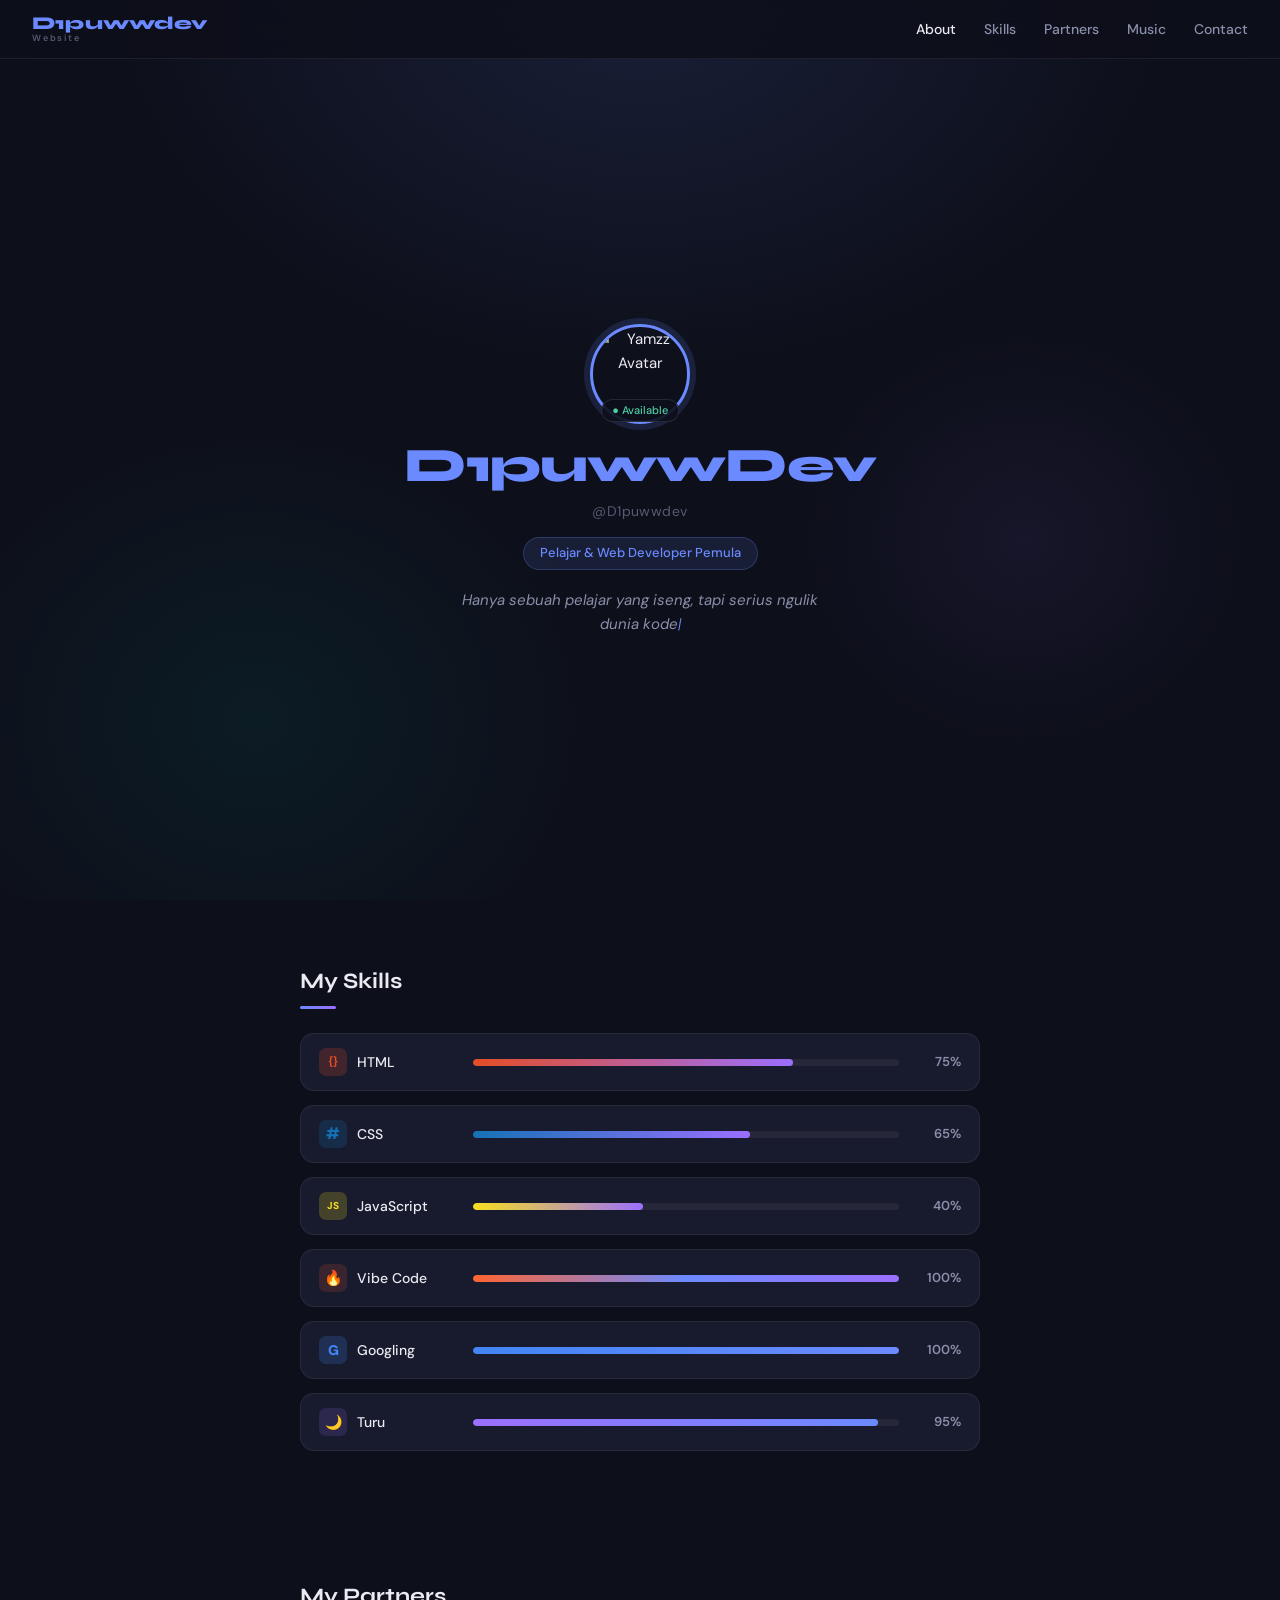
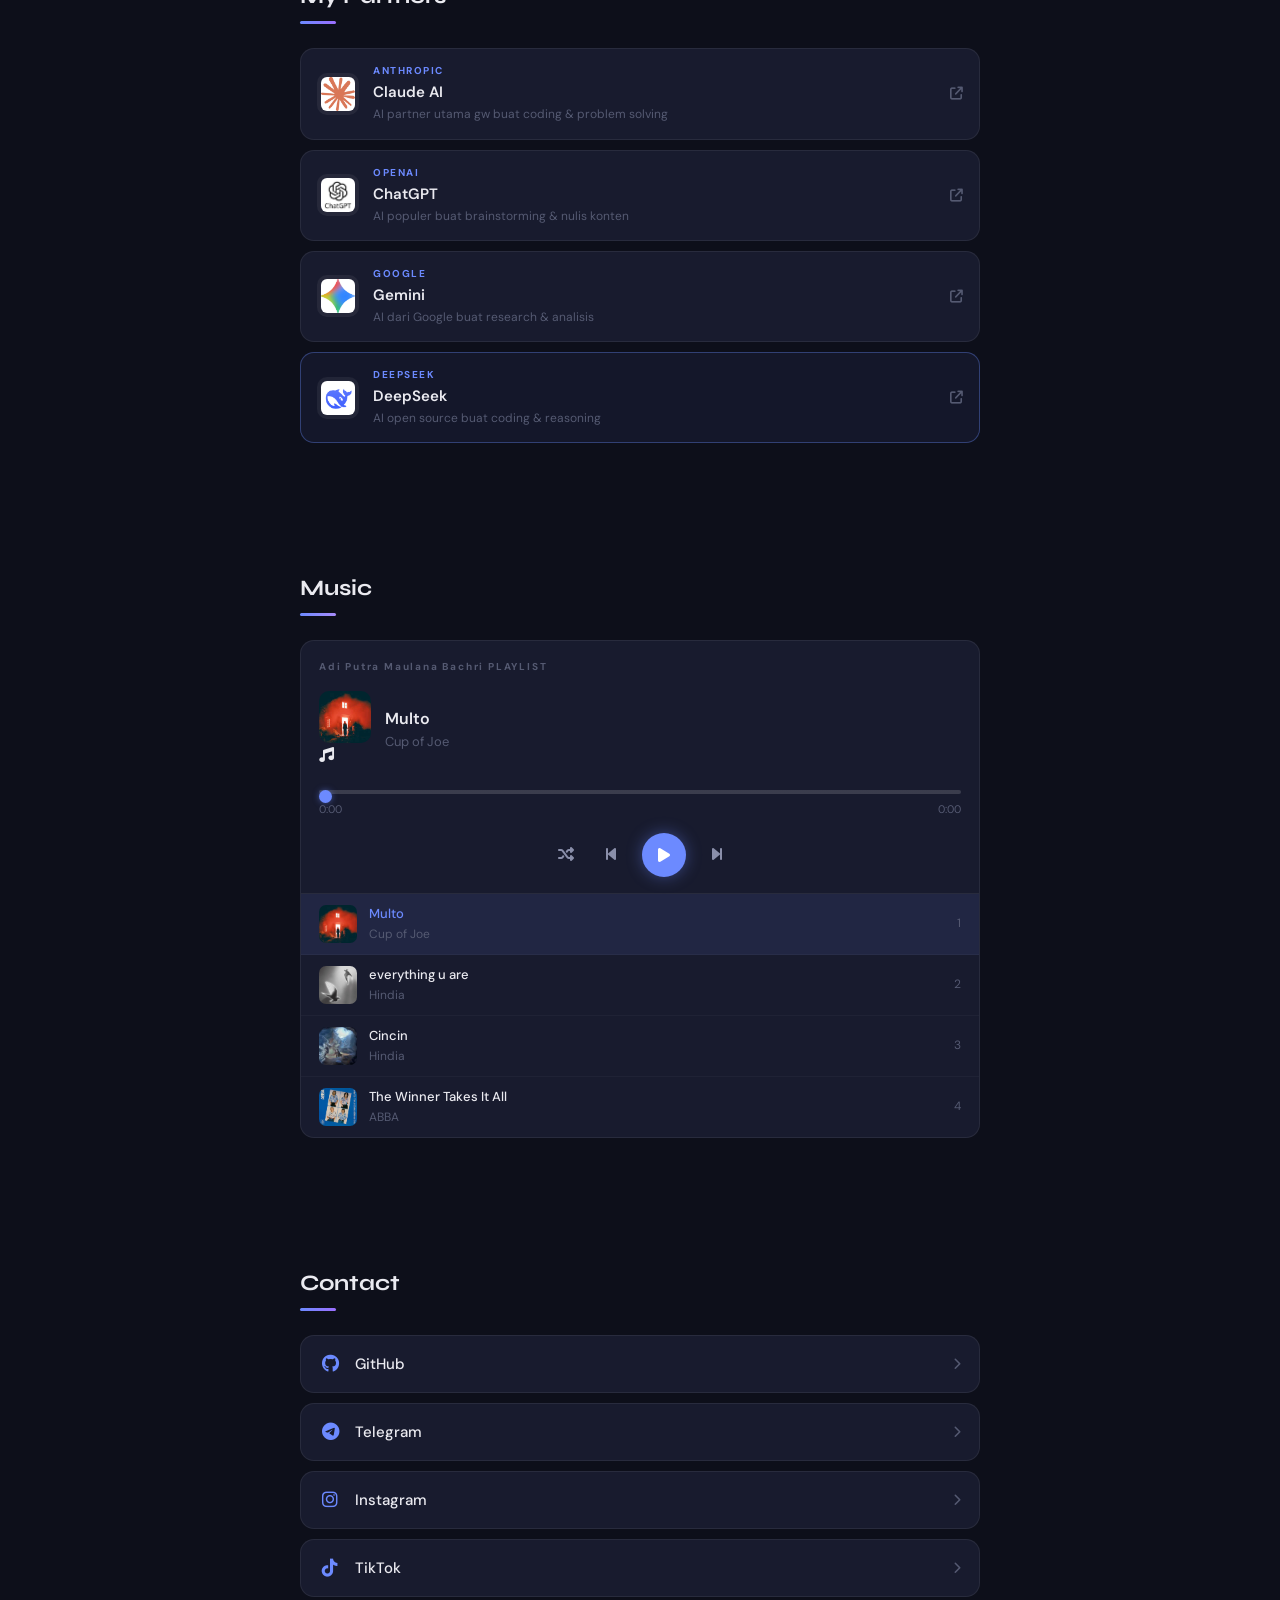
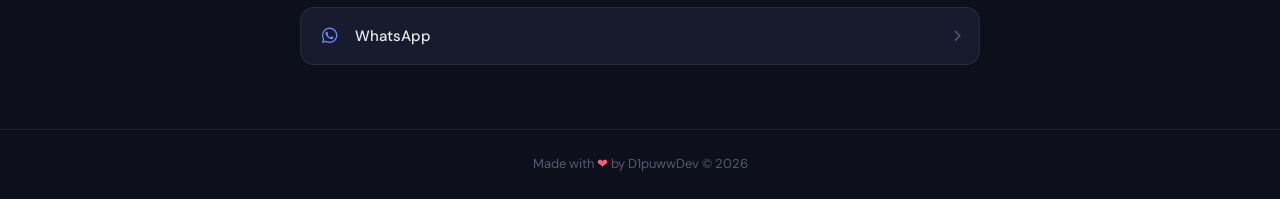
==== commit 1987eb64: "Add files via upload" ====
--- a/index.html
+++ b/index.html
@@ -49,7 +49,7 @@
         <img src="https://i.pravatar.cc/150?img=12" alt="Yamzz Avatar" class="avatar" id="avatarImg" />
         <span class="status-badge">● Available</span>
       </div>
-      <h1 class="hero-name">Adi Putra Maulana</h1>
+      <h1 class="hero-name">D1puwwDev</h1>
       <p class="hero-username">@D1puwwdev</p>
       <span class="hero-badge">Pelajar & Web Developer Pemula</span>
       <p class="hero-bio">Hanya sebuah pelajar yang iseng, tapi serius ngulik dunia kode<span class="cursor">|</span></p>
@@ -132,7 +132,7 @@
       <div class="partners-list">
 
         <a href="https://claude.ai" target="_blank" class="partner-card">
-          <img src="https://upload.wikimedia.org/wikipedia/commons/thumb/8/8a/Claude_AI_logo.svg/512px-Claude_AI_logo.svg.png" alt="Claude AI" class="partner-logo" />
+          <img src="claude-icon.jpg" alt="Claude AI" class="partner-logo" />
           <div class="partner-info">
             <span class="partner-company">ANTHROPIC</span>
             <span class="partner-name">Claude AI</span>
@@ -142,7 +142,7 @@
         </a>
 
         <a href="https://chat.openai.com" target="_blank" class="partner-card">
-          <img src="https://upload.wikimedia.org/wikipedia/commons/thumb/0/04/ChatGPT_logo.svg/512px-ChatGPT_logo.svg.png" alt="ChatGPT" class="partner-logo" />
+          <img src="gpt-icon.jpg" alt="ChatGPT" class="partner-logo" />
           <div class="partner-info">
             <span class="partner-company">OPENAI</span>
             <span class="partner-name">ChatGPT</span>
@@ -152,7 +152,7 @@
         </a>
 
         <a href="https://gemini.google.com" target="_blank" class="partner-card">
-          <img src="https://upload.wikimedia.org/wikipedia/commons/thumb/8/8a/Google_Gemini_logo.svg/512px-Google_Gemini_logo.svg.png" alt="Gemini" class="partner-logo" />
+          <img src="gemini-icon.jpg" alt="Gemini" class="partner-logo" />
           <div class="partner-info">
             <span class="partner-company">GOOGLE</span>
             <span class="partner-name">Gemini</span>
@@ -162,7 +162,7 @@
         </a>
 
         <a href="https://chat.deepseek.com" target="_blank" class="partner-card deepseek-active">
-          <img src="https://avatars.githubusercontent.com/u/148440477?s=200&v=4" alt="DeepSeek" class="partner-logo" />
+          <img src="deepsek-icon.jpg" alt="DeepSeek" class="partner-logo" />
           <div class="partner-info">
             <span class="partner-company">DEEPSEEK</span>
             <span class="partner-name">DeepSeek</span>
@@ -185,7 +185,7 @@
 
       <div class="music-player">
         <div class="player-header">
-          <span class="playlist-label">AdiPutra PLAYLIST</span>
+          <span class="playlist-label">Adi Putra Maulana Bachri PLAYLIST</span>
         </div>
         <div class="player-now">
           <div class="player-thumb-wrap">
@@ -216,15 +216,6 @@
         <!-- Playlist -->
         <div class="playlist" id="playlistEl"></div>
 
-        <!-- Add from device -->
-        <div class="add-music-wrap">
-          <label for="fileInput" class="add-music-btn">
-            <i class="fa-solid fa-plus"></i>
-            Tambah Musik dari Perangkat
-          </label>
-          <input type="file" id="fileInput" accept="audio/*" multiple hidden />
-        </div>
-
       </div>
     </div>
   </section>
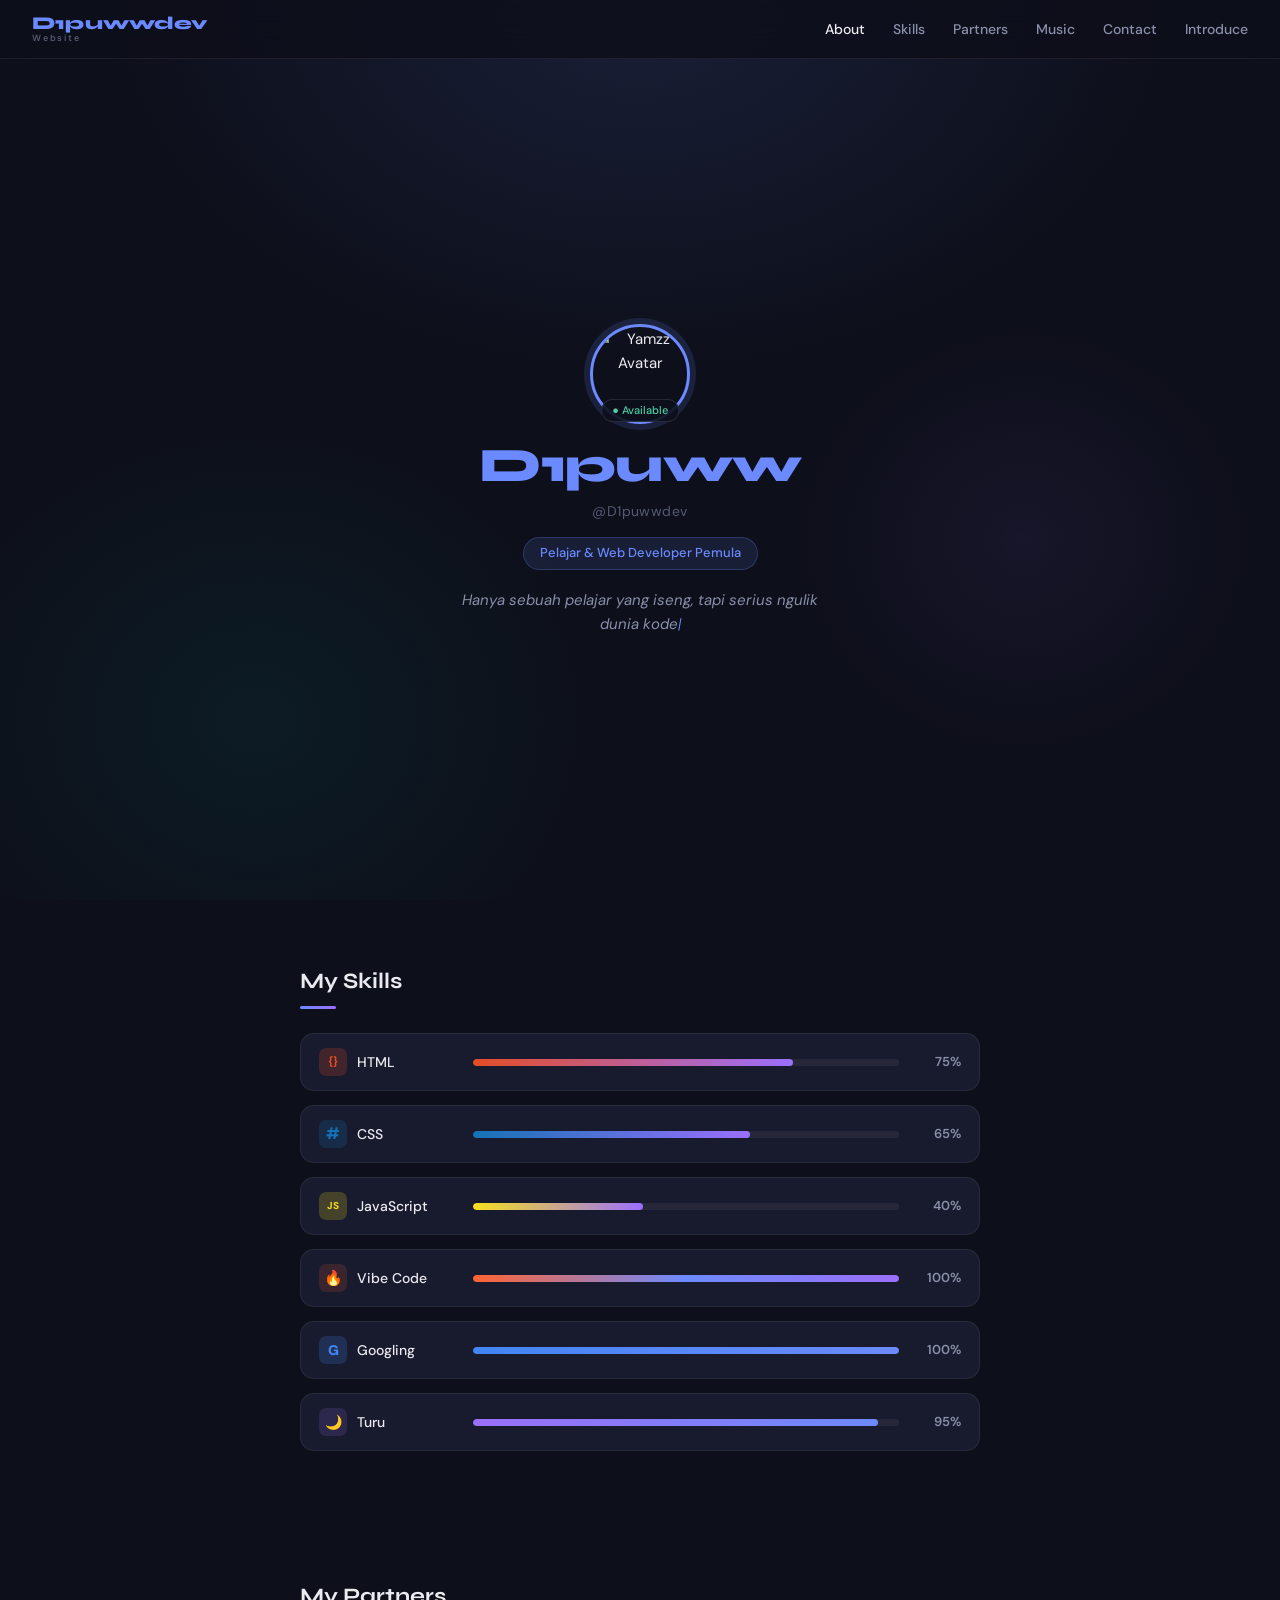
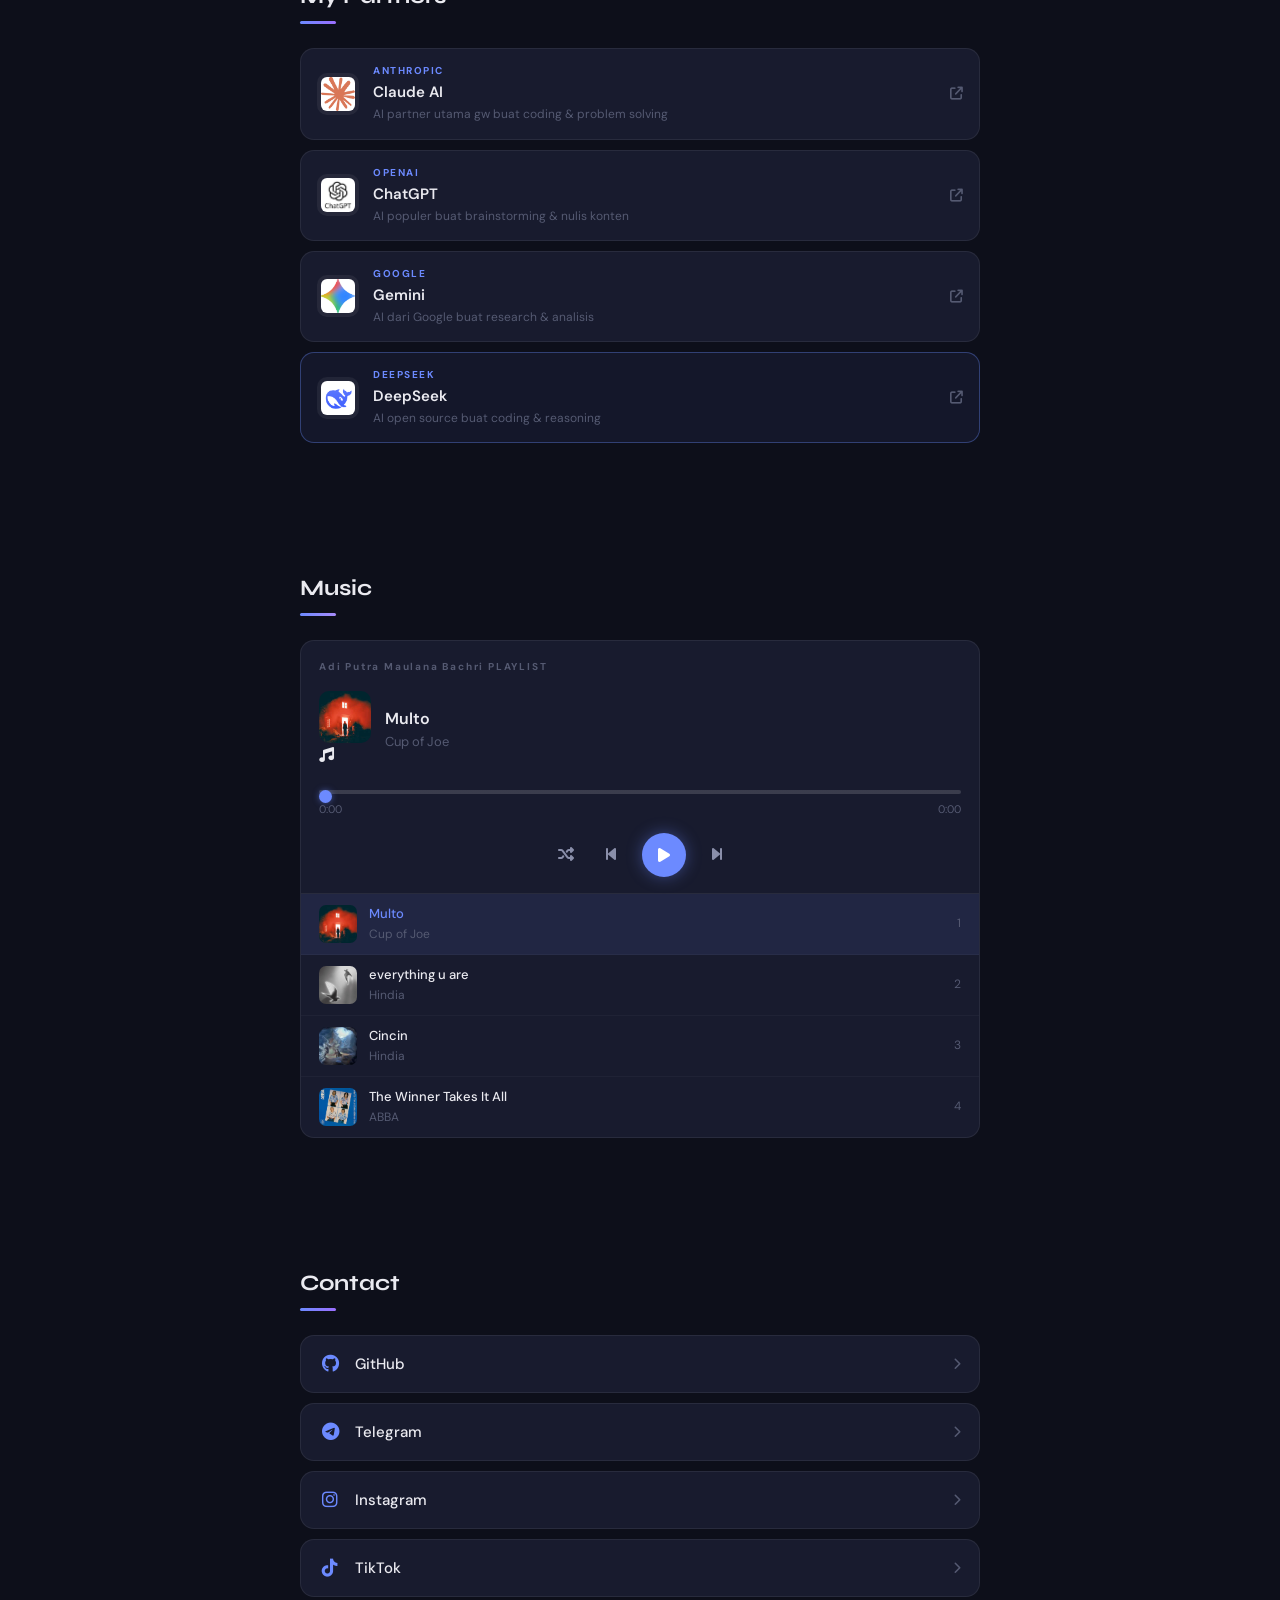
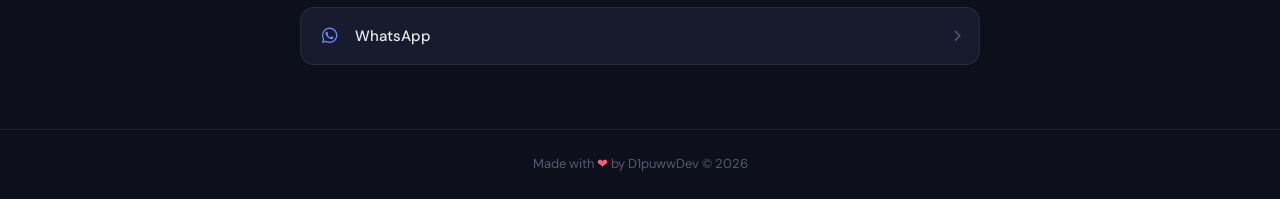
==== commit e3c9f90e: "Add files via upload" ====
--- a/index.html
+++ b/index.html
@@ -24,6 +24,7 @@
       <li><a href="#partners">Partners</a></li>
       <li><a href="#music">Music</a></li>
       <li><a href="#contact">Contact</a></li>
+      <li><a href="introduce.html">Introduce</a></li>
     </ul>
     <button class="hamburger" id="hamburger" aria-label="Menu">
       <span></span><span></span><span></span>
@@ -38,6 +39,7 @@
       <li><a href="#partners" class="mobile-link">Partners</a></li>
       <li><a href="#music" class="mobile-link">Music</a></li>
       <li><a href="#contact" class="mobile-link">Contact</a></li>
+      <li><a href="introduce.html" class="mobile-link">Introduce</a></li>
     </ul>
   </div>
 
@@ -49,7 +51,7 @@
         <img src="https://i.pravatar.cc/150?img=12" alt="Yamzz Avatar" class="avatar" id="avatarImg" />
         <span class="status-badge">● Available</span>
       </div>
-      <h1 class="hero-name">D1puwwDev</h1>
+      <h1 class="hero-name">D1puww</h1>
       <p class="hero-username">@D1puwwdev</p>
       <span class="hero-badge">Pelajar & Web Developer Pemula</span>
       <p class="hero-bio">Hanya sebuah pelajar yang iseng, tapi serius ngulik dunia kode<span class="cursor">|</span></p>
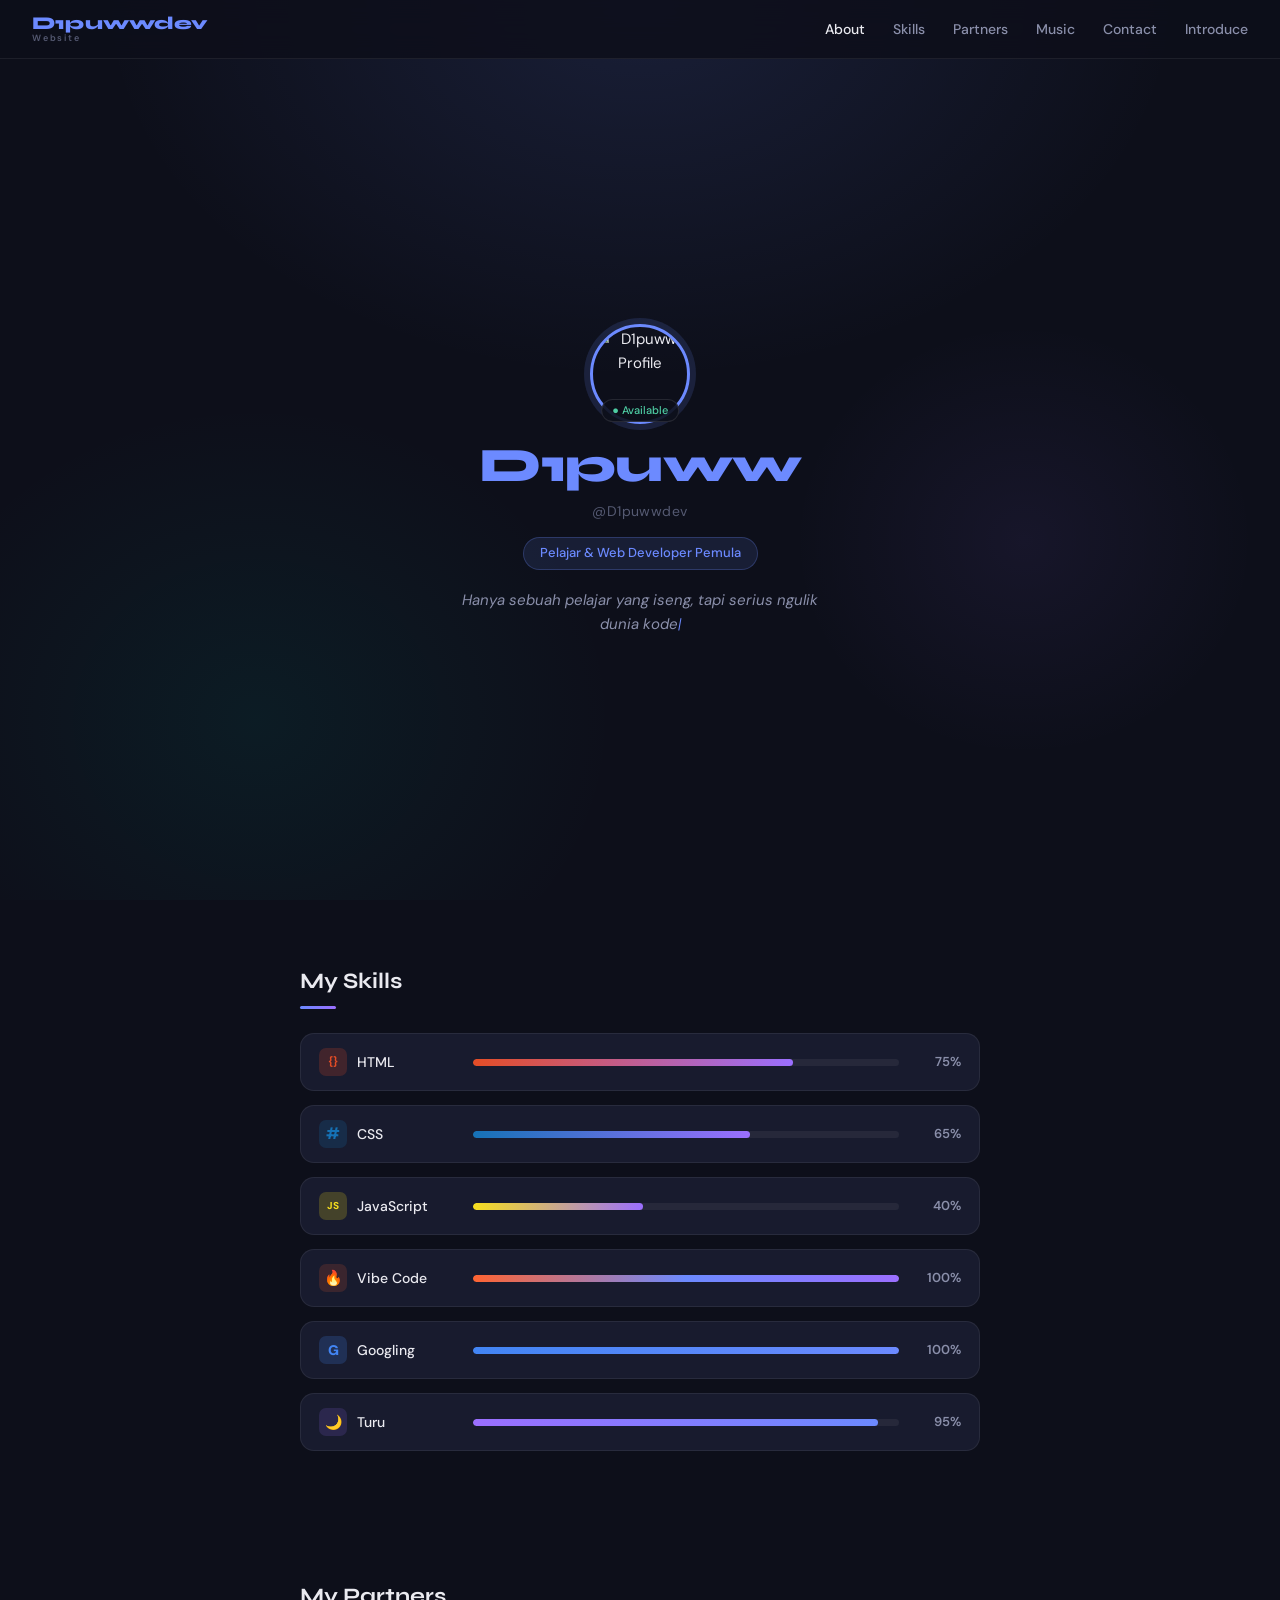
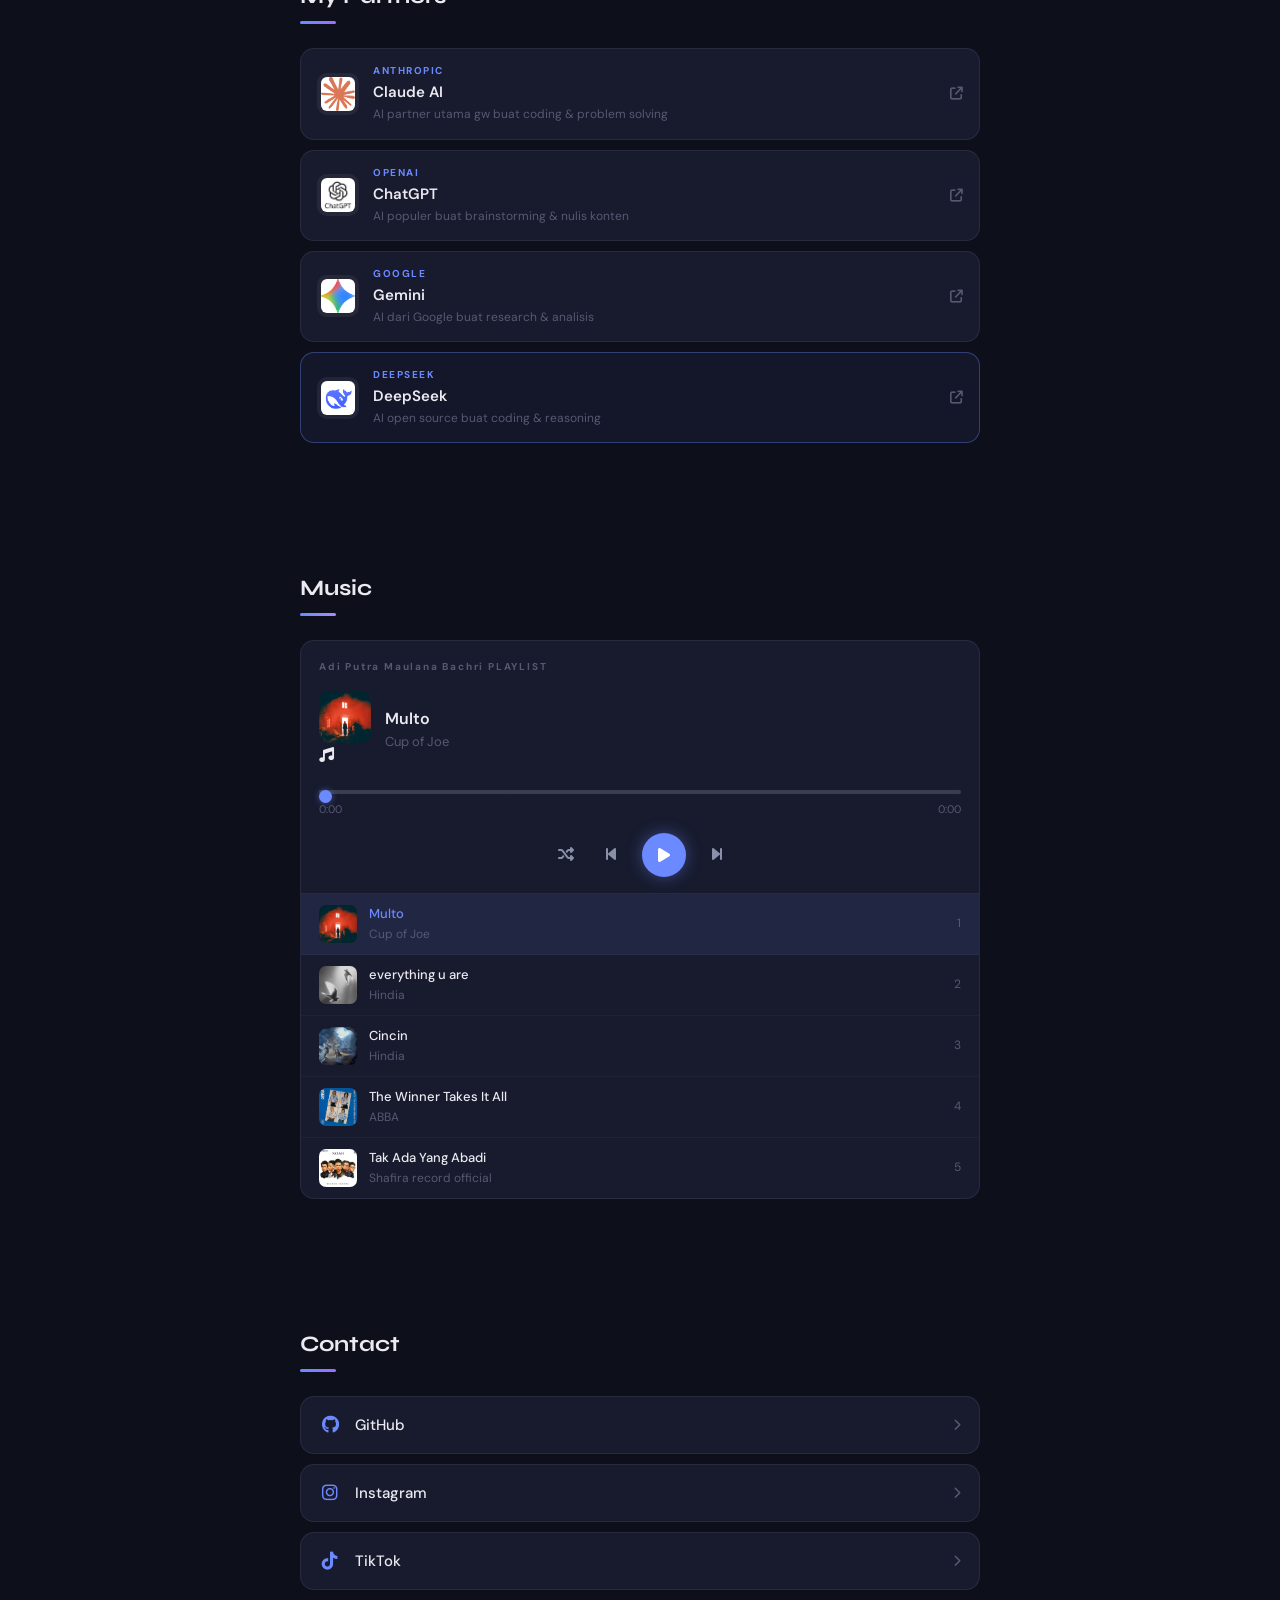
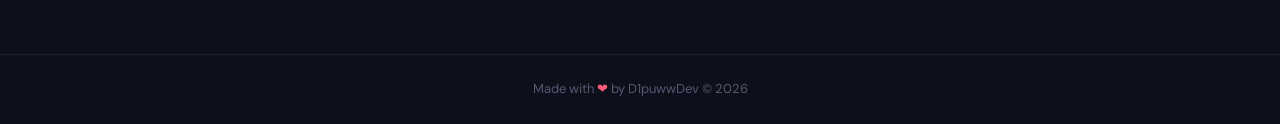
==== commit 7417501f: "Add files via upload" ====
--- a/index.html
+++ b/index.html
@@ -48,7 +48,7 @@
     <div class="hero-bg"></div>
     <div class="hero-content">
       <div class="avatar-wrap">
-        <img src="https://i.pravatar.cc/150?img=12" alt="Yamzz Avatar" class="avatar" id="avatarImg" />
+        <img src="D1puww-icon.png" alt="D1puww Profile" class="avatar" id="avatarImg" />
         <span class="status-badge">● Available</span>
       </div>
       <h1 class="hero-name">D1puww</h1>
@@ -228,33 +228,21 @@
       <h2 class="section-title">Contact</h2>
       <div class="contact-list">
 
-        <a href="https://github.com/yamzzdev" target="_blank" class="contact-card">
+        <a href="https://github.com/D1puw2ND" target="_blank" class="contact-card">
           <i class="fa-brands fa-github contact-icon"></i>
           <span>GitHub</span>
           <i class="fa-solid fa-chevron-right contact-arrow"></i>
         </a>
 
-        <a href="https://t.me/yamzzdev" target="_blank" class="contact-card">
-          <i class="fa-brands fa-telegram contact-icon"></i>
-          <span>Telegram</span>
-          <i class="fa-solid fa-chevron-right contact-arrow"></i>
-        </a>
-
-        <a href="https://instagram.com/ymzzzoff" target="_blank" class="contact-card">
+        <a href="https://instagram.com/adiputra5mb" target="_blank" class="contact-card">
           <i class="fa-brands fa-instagram contact-icon"></i>
           <span>Instagram</span>
           <i class="fa-solid fa-chevron-right contact-arrow"></i>
         </a>
 
-        <a href="https://tiktok.com/@ymzzzoff" target="_blank" class="contact-card">
+        <a href="https://tiktok.com/@dipuww2nd" target="_blank" class="contact-card">
           <i class="fa-brands fa-tiktok contact-icon"></i>
           <span>TikTok</span>
-          <i class="fa-solid fa-chevron-right contact-arrow"></i>
-        </a>
-
-        <a href="https://wa.me/628xxxxxxxxxx" target="_blank" class="contact-card">
-          <i class="fa-brands fa-whatsapp contact-icon"></i>
-          <span>WhatsApp</span>
           <i class="fa-solid fa-chevron-right contact-arrow"></i>
         </a>
 
